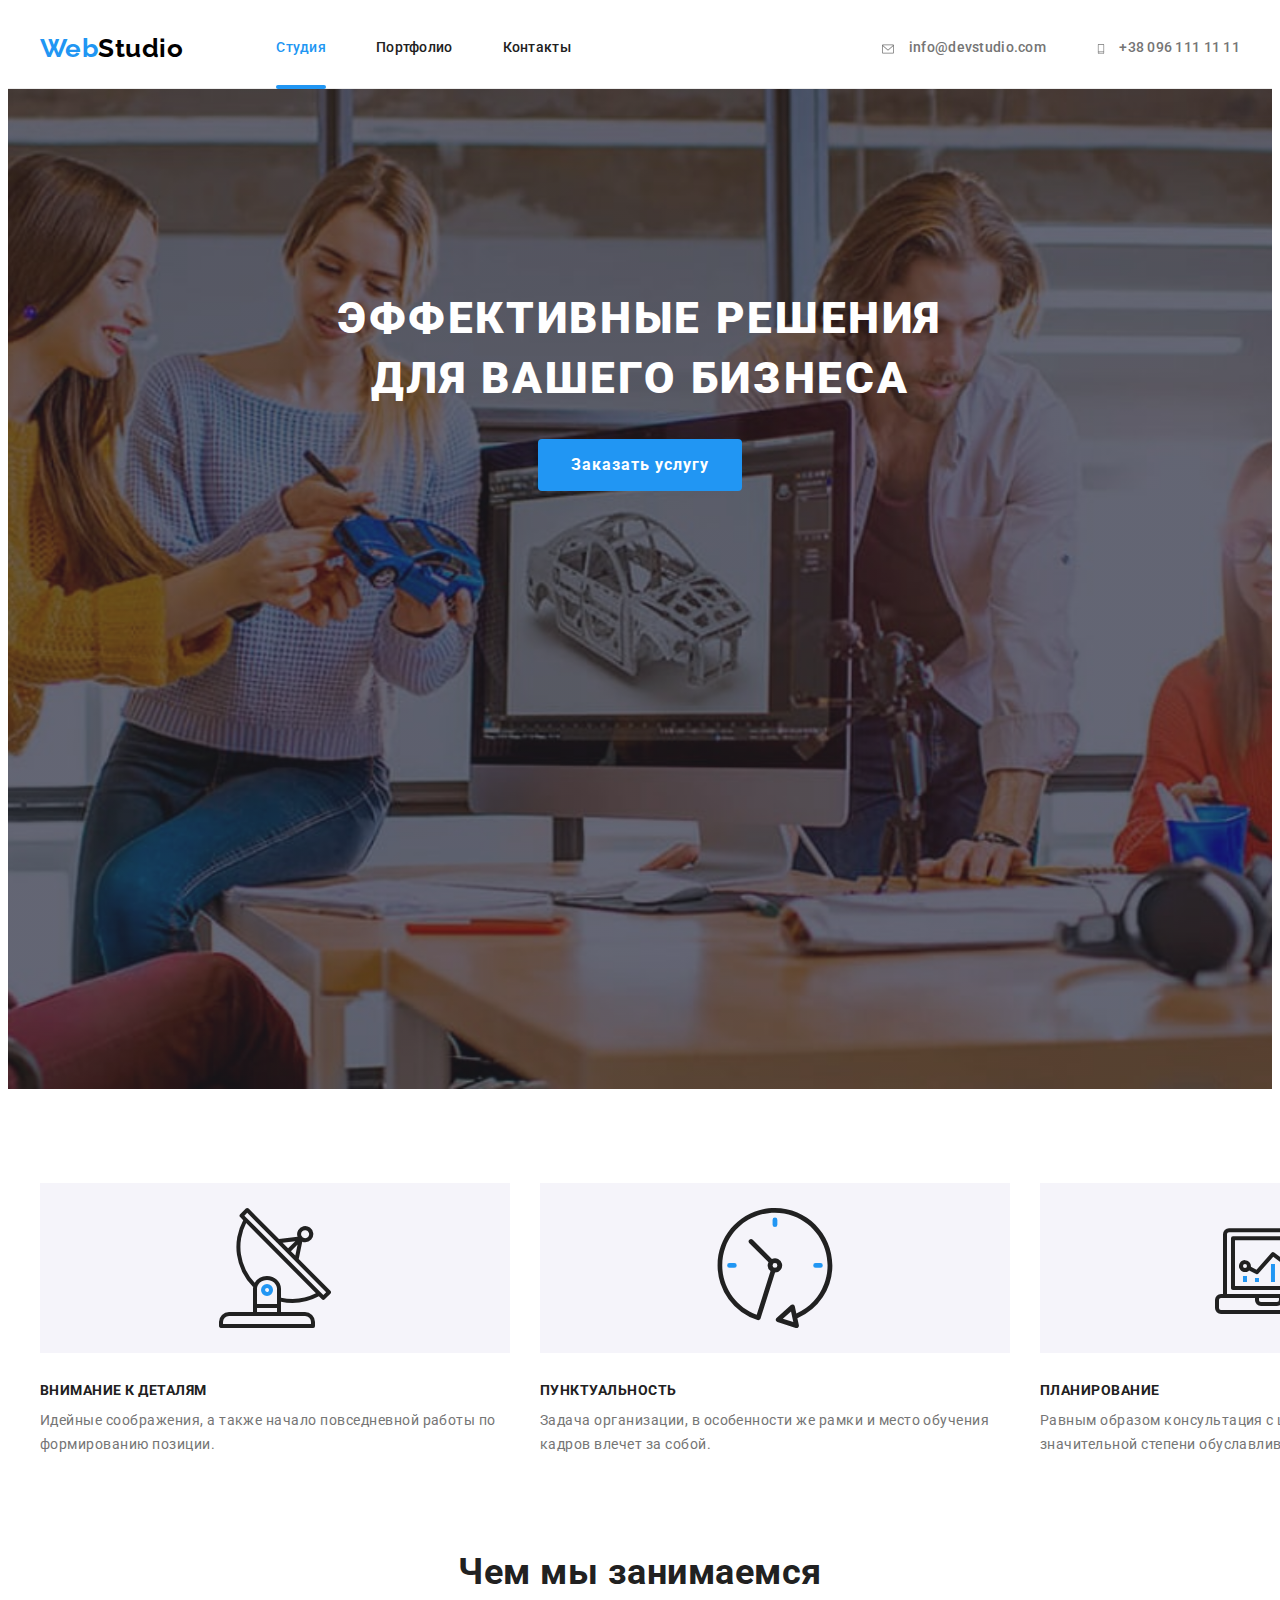
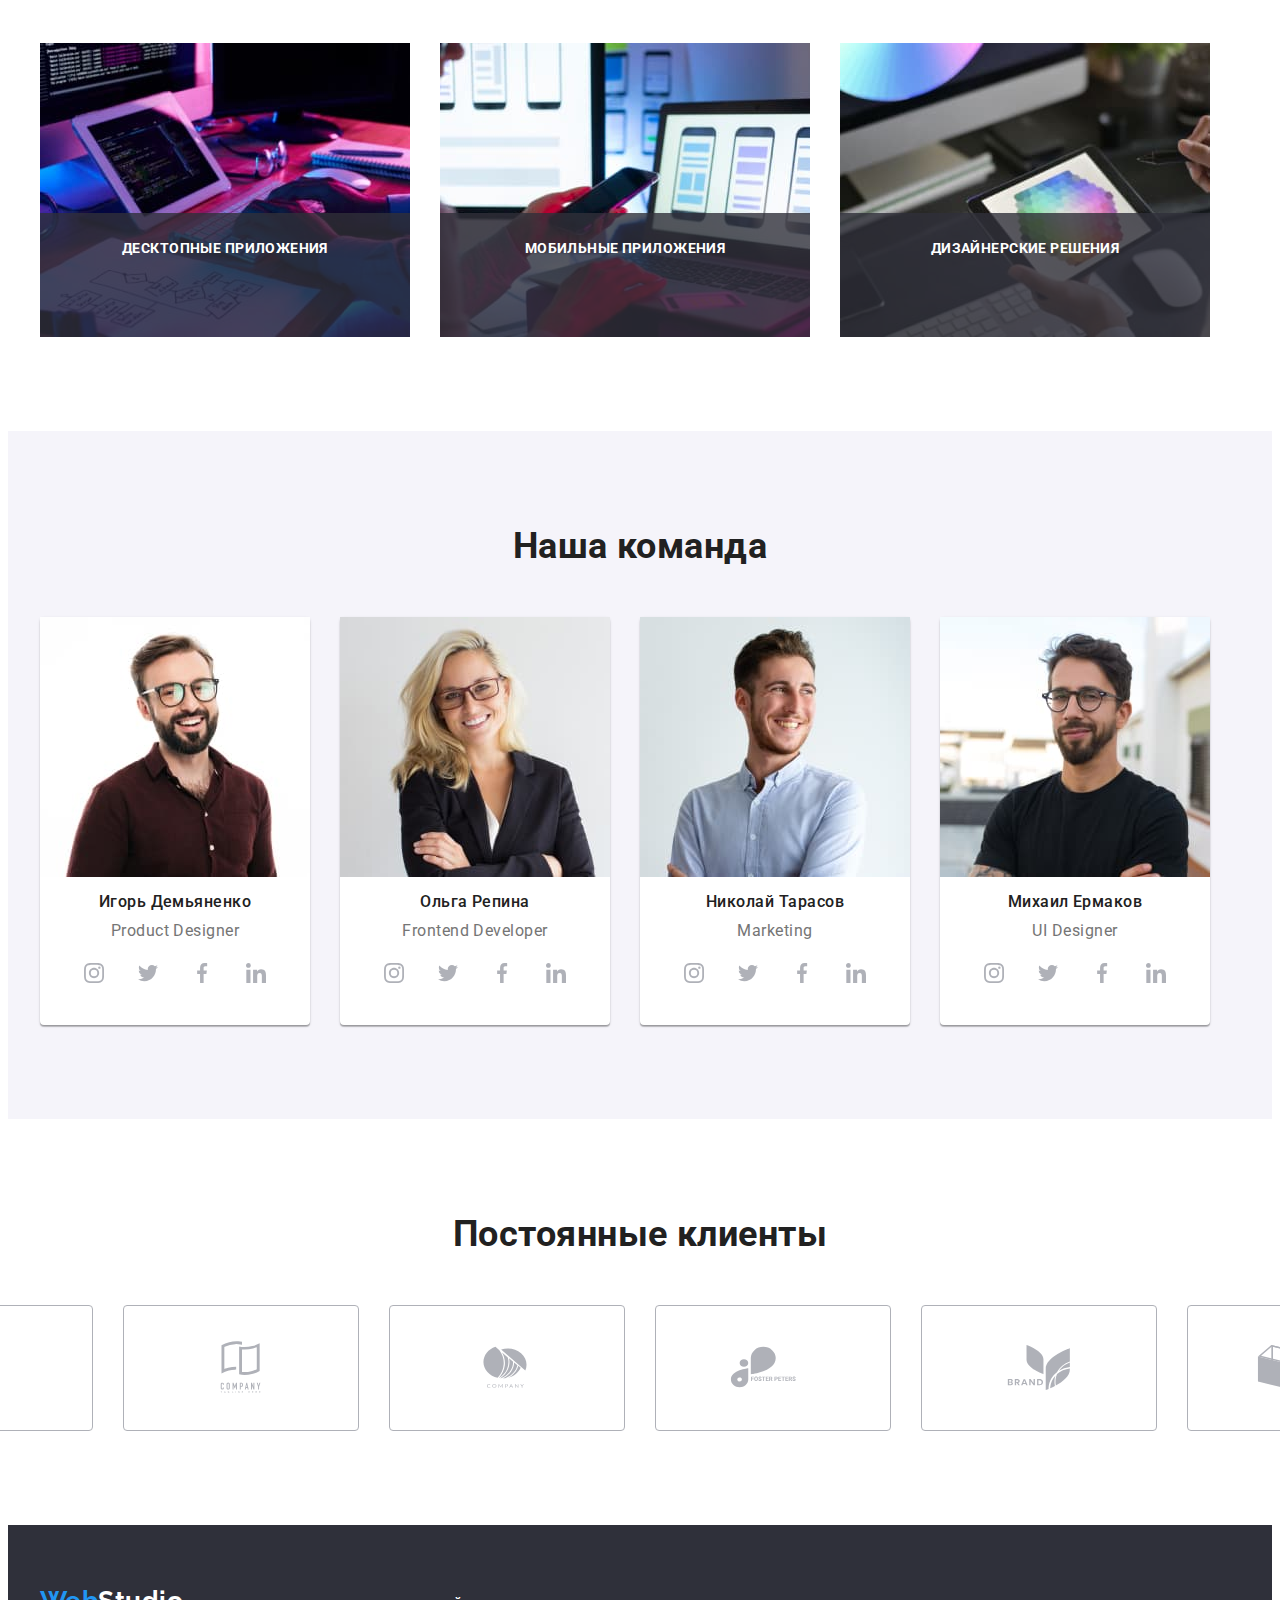
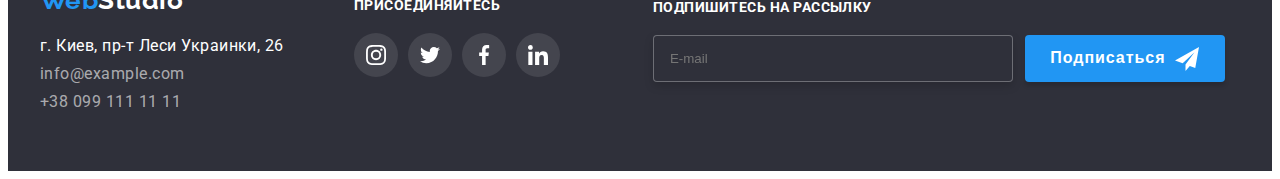
==== index.html @ 68872ddb "hw-7" ====
<!DOCTYPE html>
<html lang="ru">
<head>
    <meta charset="UTF-8">
    <meta http-equiv="X-UA-Compatible" content="IE=edge">
    <meta name="viewport" content="width=device-width, initial-scale=1.0">
    <title>Document</title>
    <link rel="preconnect" href="https://fonts.googleapis.com">
    <link rel="preconnect" href="https://fonts.gstatic.com" crossorigin>
    <link 
    href="https://fonts.googleapis.com/css2?family=Raleway:wght@700&family=Roboto:wght@400;500;700;900&display=swap"
        rel="stylesheet">
    <link rel="stylesheet" href="https://cdnjs.cloudflare.com/ajax/libs/modern-normalize/1.1.0/modern-normalize.min.css"
        integrity="sha512-wpPYUAdjBVSE4KJnH1VR1HeZfpl1ub8YT/NKx4PuQ5NmX2tKuGu6U/JRp5y+Y8XG2tV+wKQpNHVUX03MfMFn9Q=="
        crossorigin="anonymous" referrerpolicy="no-referrer" />
    <link rel="stylesheet" href="./css/style.css"/>    
</head>
<body class="page">
    <!-- Шапка -->
    <header class="page-header">
        <nav class="nav container">
            <!-- Лого -->
            <a href="./index.html" class="nav-logo link"><span class="nav-logo-two">Web</span>Studio</a>
        
            <!-- Навигация на другие страницы -->
            <ul class="site-nav list">
                <li class="item">
                    <a class="link current" href="./index.html">Студия</a>
                </li>
                <li class="item">
                    <a class="link" href="./portfolio.html">Портфолио</a>
                </li>
                <li class="item">
                    <a class="link" href="">Контакты</a>
                </li>
            </ul>
            <!-- Контакты -->
            <ul class="contacts list">
                <li class="item contacts-item" lang="en">                   
                    <a href="" class="link contacts-link">
                        <svg class="contacts-icons" width="16" height="12">
                            <use href="./images/svg-images/symbol-defs.svg#icon-mail"></use>
                        </svg>
                        info@devstudio.com</a>
                </li>
                <li class="item contacts-item">                    
                    <a href="" class="link contacts-link">
                        <svg class="contacts-icons" width="10" height="16">
                            <use href="./images/svg-images/symbol-defs.svg#icon-phone"></use>
                        </svg>
                        +38 096 111 11 11</a>
                </li>
            </ul>
        </nav>
    </header>    

    <Main>
        <!-- Герой -->
        <section class="hero section">
            <h1 class="hero-title container">Эффективные решения для вашего бизнеса</h1>
            <button type="button" class="button-primary button" data-modal-open>Заказать услугу</button>                        
        </section>
        
        <!-- Наша философия -->
        <section class="section section-philosophy">
            <div class="container">                       
                <H2 class="visually-hidden">Наша философия</H2>
                <ul class="philosophy-list list">
                    <li class="item">
                        <svg class="list-item" width="70" height="70">
                            <use href="./images/svg-images/symbol-defs.svg#icon-antenna"></use>
                        </svg>
                        <h3 class="philosophy-title title">Внимание к деталям</h3>
                        <p class="philosophy-text">Идейные соображения, а также начало повседневной работы по формированию позиции.
                        </p>
                    </li>
                    <li class="item">
                        <svg class="list-item" width="70" height="70">
                            <use href="./images/svg-images/symbol-defs.svg#icon-clock"></use>
                        </svg>
                        <h3 class="philosophy-title title">Пунктуальность</h3>
                        <p class="philosophy-text">Задача организации, в особенности же рамки и место обучения кадров влечет за
                            собой.
                        </p>
                    </li>
                    <li class="item">
                        <svg class="list-item" width="70" height="70">
                            <use href="./images/svg-images/symbol-defs.svg#icon-diagram"></use>
                        </svg>
                        <h3 class="philosophy-title title">Планирование</h3>
                        <p class="philosophy-text">Равным образом консультация с широким активом в значительной степени
                            обуславливает.
                        </p>
                    </li>
                    <li class="item">
                        <svg class="list-item" width="70" height="70">
                            <use href="./images/svg-images/symbol-defs.svg#icon-astronaut"></use>
                        </svg>
                        <h3 class="philosophy-title title">Современные технологии</h3>
                        <p class="philosophy-text">Значимость этих проблем настолько очевидна, что реализация плановых заданий.</p>
                    </li>
                </ul>
            </div>
        </section>         

        <!-- Чем мы занимаемся -->
        <div class="container">
            <section class="section section-images">
                <h2 class="section-title">Чем мы занимаемся</h2>
                <ul class="list-images list">
                    <li class="item">
                        <img src="./images/keyboard.jpg" alt="Клавиатура" width="370">
                        <p class="list-image-text">Десктопные приложения</p>
                    </li>
                    <li class="item">
                        <img src="./images/notebook.jpg" alt="Ноутбук" width="370">
                        <p class="list-image-text">Мобильные приложения</p>
                    </li>
                    <li class="item">
                        <img src="./images/tablet.jpg" alt="Планшет" width="370">
                        <p class="list-image-text">Дизайнерские решения</p>
                    </li>
                </ul>            
            </section>        
        </div>
        
        
        <!-- Наша команда -->
        <section class="section section-team">
            <div class="container">
                <h2 class="section-title">Наша команда</h2>
                <ul class="team-list list">
                    <li class="item">
                        <img class="image" src="./images/team/igor.jpg" alt="Игорь Демьяненко" width="270" height="260">
                        <h3 class="team-title title">Игорь Демьяненко</h3>
                        <p lang="en" class="team-text">Product Designer</p>
                    <div>
                        <ul class="list socials-list">
                            <li class="social-item">
                                <a class="social-link link" href="">
                                    <svg class="social-icon" width="20" height="20">
                                        <use href="./images/svg-images/symbol-defs.svg#icon-instagram"></use>
                                    </svg>
                                </a>
                            </li>
                            <li class="social-item">
                                <a class="social-link link" href="">
                                    <svg class="social-icon" width="20" height="20">
                                        <use href="./images/svg-images/symbol-defs.svg#icon-twitter"></use>
                                    </svg>
                                </a>
                            </li>
                            <li class="social-item">
                                <a class="social-link link" href="">
                                    <svg class="social-icon" width="20" height="20">
                                        <use href="./images/svg-images/symbol-defs.svg#icon-facebook"></use>
                                    </svg>
                                </a>
                            </li>
                            <li class="social-item">
                                <a class="social-link link" href="">
                                    <svg class="social-icon" width="20" height="20">
                                        <use href="./images/svg-images/symbol-defs.svg#icon-linkedin"></use>
                                    </svg>
                                </a>
                            </li>
                        </ul>
                    </div>
                    </li>
                    <li class="item">
                        <img class="image" src="./images/team/olga.jpg" alt="Олга Репина" width="270" height="260">
                        <h3 class="team-title title">Ольга Репина</h3>
                        <p lang="en" class="team-text">Frontend Developer</p>
                        <div>
                            <ul class="list socials-list">
                                <li class="social-item">
                                    <a class="social-link link" href="">
                                        <svg class="social-icon" width="20" height="20">
                                            <use href="./images/svg-images/symbol-defs.svg#icon-instagram"></use>
                                        </svg>
                                    </a>
                                </li>
                                <li class="social-item">
                                    <a class="social-link link" href="">
                                        <svg class="social-icon" width="20" height="20">
                                            <use href="./images/svg-images/symbol-defs.svg#icon-twitter"></use>
                                        </svg>
                                    </a>
                                </li>
                                <li class="social-item">
                                    <a class="social-link link" href="">
                                        <svg class="social-icon" width="20" height="20">
                                            <use href="./images/svg-images/symbol-defs.svg#icon-facebook"></use>
                                        </svg>
                                    </a>
                                </li>
                                <li class="social-item">
                                    <a class="social-link link" href="">
                                        <svg class="social-icon" width="20" height="20">
                                            <use href="./images/svg-images/symbol-defs.svg#icon-linkedin"></use>
                                        </svg>
                                    </a>
                                </li>
                            </ul>                              
                        </div>
                    </li>
                    <li class="item">
                        <img class="image" src="./images/team/nikolay.jpg" alt="Николай Тарасов" width="270" height="260">
                        <h3 class="team-title title">Николай Тарасов</h3>
                        <p lang="en" class="team-text">Marketing</p>
                        <div>
                            <ul class="list socials-list">
                                <li class="social-item">
                                    <a class="social-link link" href="">
                                        <svg class="social-icon" width="20" height="20">
                                            <use href="./images/svg-images/symbol-defs.svg#icon-instagram"></use>
                                        </svg>
                                    </a>
                                </li>
                                <li class="social-item">
                                    <a class="social-link link" href="">
                                        <svg class="social-icon" width="20" height="20">
                                            <use href="./images/svg-images/symbol-defs.svg#icon-twitter"></use>
                                        </svg>
                                    </a>
                                </li>
                                <li class="social-item">
                                    <a class="social-link link" href="">
                                        <svg class="social-icon" width="20" height="20">
                                            <use href="./images/svg-images/symbol-defs.svg#icon-facebook"></use>
                                        </svg>
                                    </a>
                                </li>
                                <li class="social-item">
                                    <a class="social-link link" href="">
                                        <svg class="social-icon" width="20" height="20">
                                            <use href="./images/svg-images/symbol-defs.svg#icon-linkedin"></use>
                                        </svg>
                                    </a>
                                </li>
                            </ul>
                        </div>
                    </li>
                    <li class="item">
                        <img class="image" src="./images/team/mikhail.jpg" alt="Михаил Ермаков" width="270">
                        <h3 class="team-title title">Михаил Ермаков</h3>
                        <p lang="en" class="team-text">UI Designer</p>
                        <div>
                            <ul class="list socials-list">
                                <li class="social-item">
                                    <a class="social-link link" href="">
                                        <svg class="social-icon" width="20" height="20">
                                            <use href="./images/svg-images/symbol-defs.svg#icon-instagram"></use>
                                        </svg>
                                    </a>
                                </li>
                                <li class="social-item">
                                    <a class="social-link link" href="">
                                        <svg class="social-icon" width="20" height="20">
                                            <use href="./images/svg-images/symbol-defs.svg#icon-twitter"></use>
                                        </svg>
                                    </a>
                                </li>
                                <li class="social-item">
                                    <a class="social-link link" href="">
                                        <svg class="social-icon" width="20" height="20">
                                            <use href="./images/svg-images/symbol-defs.svg#icon-facebook"></use>
                                        </svg>
                                    </a>
                                </li>
                                <li class="social-item">
                                    <a class="social-link link" href="">
                                        <svg class="social-icon" width="20" height="20">
                                            <use href="./images/svg-images/symbol-defs.svg#icon-linkedin"></use>
                                        </svg>
                                    </a>
                                </li>
                            </ul>
                        </div>
                    </li>
                    
                </ul>
            </div>                          
        </section>
        
        <!-- Постоянные клиенты -->

        <section class="section container">
            <h2 class="clients-title">Постоянные клиенты</h2>
            <ul class="list clients-list"> 
                <li class="clients-item">
                    <a class="link clients-link" href="">
                    <svg class="clients-icon" width="106" height="60">
                        <use href="./images/svg-images/sprite-clients.svg#icon-logo-one"></use>
                    </svg>
                    </a>
                </li>
                <li class="clients-item">
                    <a class="link clients-link" href="">
                        <svg class="clients-icon" width="106" height="60">
                            <use href="./images/svg-images/sprite-clients.svg#icon-logo-two"></use>
                        </svg>
                    </a>
                </li>
                <li class="clients-item">
                    <a class="link clients-link" href="">
                        <svg class="clients-icon" width="106" height="60">
                            <use href="./images/svg-images/sprite-clients.svg#icon-logo-three"></use>
                        </svg>
                    </a>
                </li>
                <li class="clients-item">
                    <a class="link clients-link" href="">
                        <svg class="clients-icon" width="106" height="60">
                            <use href="./images/svg-images/sprite-clients.svg#icon-logo-four"></use>
                        </svg>
                    </a>
                </li>
                <li class="clients-item">
                    <a class="link clients-link" href="">
                        <svg class="clients-icon" width="106" height="60">
                            <use href="./images/svg-images/sprite-clients.svg#icon-logo-five"></use>
                        </svg>
                    </a>
                </li>
                <li class="clients-item">
                    <a class="link clients-link" href="">
                        <svg class="clients-icon" width="106" height="60">
                            <use href="./images/svg-images/sprite-clients.svg#icon-logo-six"></use>
                        </svg>
                    </a>
                </li>
            </ul>
        </section>
    </Main>
    
    <!-- Футер -->
    <footer class="footer">
        <div class="container footer-flex">
            <div>
                <ul class="footer-list list">
                    <li>
                        <a href="./index.html" class="footer-logo link">Web<span class="footer-logo-two">Studio</span></a>
                    </li>
                    <li>
                        <address class="footer-address">
                            г. Киев, пр-т Леси Украинки, 26
                        </address>
                    </li>
                    <li>
                        <address class="footer-mail">
                            <a href="mailto:info@example.com" class="footer-mail link">info@example.com</a>
                        </address>
                    </li>
                    <li>
                        <address class="footer-tel">
                            <a href="tel:+380991111111" class="footer-tel link">+38 099 111 11 11</a>
                        </address>
                    </li>
                </ul>
            </div>
            <div class="section-socials">
                <h2 class="social-title">ПРИСОЕДИНЯЙТЕСЬ</h2>
                <ul class="footer-social list">
                    <li class="list footer-item">
                        <a class="footer-link link" href="">
                            <svg class="footer-icon" width="20" height="20">
                                <use href="./images/svg-images/symbol-defs.svg#icon-instagram"></use>
                            </svg>
                        </a>
                    </li>
                    <li class="list footer-item">
                        <a class="footer-link link" href="">
                            <svg class="footer-icon" width="20" height="20">
                                <use href="./images/svg-images/symbol-defs.svg#icon-twitter"></use>
                            </svg>
                        </a>
                    </li>
                    <li class="list footer-item">
                        <a class="footer-link link" href="">
                            <svg class="footer-icon" width="20" height="20">
                                <use href="./images/svg-images/symbol-defs.svg#icon-facebook"></use>
                            </svg>
                        </a>
                    </li>
                    <li class="list footer-item">
                        <a class="footer-link link" href="">
                            <svg class="footer-icon" width="20" height="20">
                                <use href="./images/svg-images/symbol-defs.svg#icon-linkedin"></use>
                            </svg>
                        </a>
                    </li>
                </ul>
            </div> 
            <div class="subscribe-section">
                <form class="form-subscribe">
                    <label for="mail" class="form-title">Подпишитесь на рассылку</label>
                    <div class="field-subscribe">
                        <input class="input-subscribe" type="email" name="mail" id="mail" placeholder="E-mail">
                        <button type="submit" class="form-button">Подписаться</button>                        
                    </div>
                </form>
            </div>
        </div>
        
    </footer>

    <div class="backdrop is-hidden" data-modal>
        <div class="modal">
            <button class="modal-close" type="button" data-modal-close>
                <svg class="modal-close-icon" width="18" height="18">
                    <use href="./images/svg-images/symbol-defs.svg#icon-close-black"></use>
                </svg>                
            </button>
            <form class="form-modal">
                <h2 class="modal-title">Оставьте свои данные, мы вам перезвоним</h2>
                <div class="form-field">
                    <label class="modal-label" for="name">Имя</label>
                    <input class="modal-input" type="text" name="name" id="name" autofocus>
                    <svg class="modal-icon" width="18" height="18">
                        <use href="./images/svg-images/icons.svg#icon-person-black"></use>
                    </svg>
                </div>
                <div class="form-field">
                    <label class="modal-label" for="tel">Телефон</label>
                    <input class="modal-input" type="tel" name="tel" id="tel">
                    <svg class="modal-icon" width="18" height="18">
                        <use href="./images/svg-images/icons.svg#icon-phone-black"></use>
                    </svg>
                </div>
                <div class="form-field">
                    <label class="modal-label" for="email">Почта</label>
                    <input class="modal-input" type="email" name="mail" id="email">
                    <svg class="modal-icon" width="18" height="18">
                        <use href="./images/svg-images/icons.svg#icon-email-black"></use>
                    </svg>
                </div>
                <div class="form-field">
                    <label class="modal-label">Комментарий</label>
                    <textarea class="textarea" name="comments" rows="5" placeholder="Введите текст"></textarea>
                </div>

               
                <label class="label">
                    <input class="checkbox visually-hidden" type="checkbox" name="policy" value="policy">
                    <span class="icon">
                        <svg class="icon-chek" width="16" height="15">
                            <use href="./images/svg-images/icons.svg#icon-icon-chek"></use>
                        </svg>                        
                    </span>                    
                    <span class="check-text">Соглашаюсь с рассылкой и принимаю <a href="">Условия договора</a></span>                     
                </label>
                <span class="subscribe-check">
                    <button class="button-check" type="submit">Отправить</button>
                </span>
            </form>
        </div>
    </div>

    <script src="./js/modal.js"></script>
</body>
</html>
---- css/style.css ----
:root {
  --primary-text-color: #757575;
  --title-text-color: #212121;
  --accent-color: #2196f3;
  --background-color: #ffffff;
  --cubic-bezier: cubic-bezier(0.4, 0, 0.2, 1);
}

/* Утилиты */
.list {
  padding: 0;
  margin: 0;
  list-style: none;
}

.container {
  margin-left: auto;
  margin-right: auto;
  width: 1200px;
  padding-left: 15px;
  padding-right: 15px;
  /* outline: 2px solid tomato; */
}

a,
p {
  margin: 0;
}

h1,
h2,
h3 {
  margin: 0;
}

.link {
  text-decoration: none;
}

.button {
  font-family: inherit;
}

.page {
  background-color: var(--background-color);
  color: var(--primary-text-color);

  font-family: Roboto, sans-serif;
  letter-spacing: 0.03em;
}

.page-header {
  background-color: var(--background-color);
  border-bottom: 1px solid #ececec;
}

.section {
  padding-top: 94px;
  padding-bottom: 94px;
}

img {
  display: block;
  max-width: 100%;
}

/* -------------------Logo--------------------- */

.nav .nav-logo {
  color: #000000;

  font-family: Raleway, sans-serif;
  font-weight: 700;
  font-size: 26px;
  line-height: 1.19;
}

.nav-logo .nav-logo-two {
  color: var(--accent-color);
}

/* ---------------------Site-nav----------------- */

.nav {
  display: flex;
  align-items: center;
}

.site-nav {
  display: flex;
  margin-left: 93px;
}
.site-nav .item + .item {
  margin-left: 50px;
}

.site-nav .link {
  display: block;
  padding-top: 32px;
  padding-bottom: 32px;

  color: var(--title-text-color);
  font-weight: 500;
  font-size: 14px;
  line-height: 1.14;
  letter-spacing: 0.02em;
  position: relative;
  transition-duration: 250ms;
  transition-timing-function: var(--cubic-bezier);
}

.site-nav .link:hover,
.site-nav .link:focus {
  color: var(--accent-color);
}

.site-nav .link.current {
  color: var(--accent-color);
}

.site-nav .link.current::after {
  content: "";
  display: inline-block;
  width: 100%;
  height: 4px;
  background-color: rgba(33, 150, 243, 1);
  border-radius: 2px;
  position: absolute;
  left: 0;
  bottom: -1px;
}

/* ---------------------Contacts-------------------- */

.contacts {
  display: flex;
  margin-left: auto;
  font-weight: 500;
  font-size: 14px;
  line-height: 16px;
  letter-spacing: 0.02em;
}

.icon-contacts {
  fill: var(--primary-text-color);
}

.contacts-link {
  align-items: center;
  fill: var(--primary-text-color);
  transition-duration: 250ms;
  transition-timing-function: var(--cubic-bezier);
}

.contacts-icons {
  display: inline-block;
  margin-right: 10px;
  vertical-align: middle;
  transition-duration: 250ms;
  transition-timing-function: var(--cubic-bezier);
}

.contacts-item .contacts-link:hover,
.contacts-item .contacts-link:focus,
.contacts-link:hover .contacts-icons,
.contacts-link:focus .contacts-icons {
  fill: var(--accent-color);
  color: var(--accent-color);
}

.contacts .item + .item {
  margin-left: 50px;
}

.contacts .link {
  padding-top: 32px;
  padding-bottom: 32px;
  color: var(--primary-text-color);
}

/* -------------------------Hero---------------------- */

.hero {
  text-align: center;
  padding-top: 200px;
  padding-bottom: 200px;
  max-width: 1600px;
  height: 600px;
  margin-left: auto;
  margin-right: auto;
  background-image: linear-gradient(
      to right,
      rgba(47, 48, 58, 0.4),
      rgba(47, 48, 58, 0.4)
    ),
    url("../images/img-hero.jpg");
  background-size: cover;
  background-repeat: no-repeat;
  background-position: center;
  background-color: black;
}

.hero-title {
  text-align: center;
}

.hero .hero-title {
  margin-top: 0;
  margin-bottom: 30px;
  width: 696px;
  color: #ffffff;

  font-weight: 900;
  font-size: 44px;
  line-height: 1.36;
  text-transform: uppercase;
  letter-spacing: 0.06em;
}

.button-primary {
  border: 1px solid transparent;
  border-radius: 4px;
  padding: 10px 32px;
  min-width: 200px;
  cursor: pointer;

  background-color: var(--accent-color);
  color: #ffffff;

  font-weight: 700;
  font-size: 16px;
  line-height: 1.87;
  letter-spacing: 0.06em;
  cursor: pointer;

  transition-duration: 250ms;
  transition-timing-function: var(--cubic-bezier);
}

.button-primary:hover,
.button-primary:focus {
  background-color: #188ce8;
}

/* -----Модальное окно------ */

.backdrop {
  position: fixed;
  top: 0;
  left: 0;
  background-color: rgba(0, 0, 0, 0.2);
  width: 100%;
  height: 100%;
  opacity: 1;
  transition: 250ms var(--cubic-bezier);
}

.modal {
  width: 528px;
  height: 581px;
  background-color: rgba(255, 255, 255, 1);
  position: absolute;
  top: 50%;
  left: 50%;
  transform: translate(-50%, -50%) scale(1);
  transition: 250ms var(--cubic-bezier);
}

.backdrop.is-hidden .modal {
  transform: translate(-50%, -50%) scale(0.9);
}

.backdrop.is-hidden {
  visibility: hidden;
  opacity: 0;
  pointer-events: none;
}

.modal {
  padding: 40px;
}

.modal-close {
  display: flex;
  background-color: rgba(255, 255, 255, 1);
  width: 30px;
  height: 30px;
  border-radius: 50px;
  border: 1px solid rgba(0, 0, 0, 0.1);
  position: absolute;
  right: 8px;
  top: 8px;
  align-items: center;
  cursor: pointer;
  transition: 250ms var(--cubic-bezier);
}

.modal-close:hover,
.modal-close:focus {
  fill: var(--accent-color);
}

.form-field {
  position: relative;
  margin-bottom: 10px;

  display: flex;
  flex-direction: column;
  position: relative;
}

.form-field label {
  margin-bottom: 4px;
}

.modal-title {
  display: flex;
  justify-content: center;
  margin-bottom: 12px;

  font-family: Roboto;
  font-weight: bold;
  font-size: 20px;
  line-height: 1.15em;
  text-align: center;
  letter-spacing: 0.03em;

  color: var(--title-text-color);
}

.modal-input {
  padding-left: 42px;
  width: 100%;
  height: 40px;
  border: 1px solid rgba(33, 33, 33, 0.2);
  box-sizing: border-box;
  border-radius: 4px;
  transition: 250ms var(--cubic-bezier);
}

.modal-input:focus-within {
  outline: transparent;
  border-color: var(--accent-color);
}

.modal-input:focus-within + .modal-icon {
  fill: var(--accent-color);
}

.modal-icon {
  position: absolute;
  top: 50%;
  left: 12px;
}

.textarea {
  padding: 12px 16px;
  margin-bottom: 20px;
  transition: 250ms var(--cubic-bezier);
}

.textarea:focus-within {
  border-color: transparent;
  outline: transparent;
  border-color: var(--accent-color);
}

.textarea {
  resize: none;
}

.check-text {
  font-size: 14px;
  justify-content: center;
  letter-spacing: 0.03em;
  color: #757575;
  padding-bottom: 30px;
}

.label {
  display: flex;
  justify-content: center;
}

.icon {
  display: flex;
  align-items: center;
  width: 16px;
  height: 15px;
  margin-right: 7px;
  vertical-align: middle;

  border-radius: 2px;
  border: 2px solid var(--title-text-color);
  transition: 250ms var(--cubic-bezier);
}

.checkbox:checked + .icon {
  border: transparent;
  background-origin: border-box;
  border-color: transparent;
  background-color: var(--accent-color);

  fill: #ffffff;
}

.subscribe-check {
  display: flex;
  justify-content: center;
  padding-bottom: 40px;
}

.button-check {
  text-align: center;
  font-family: Roboto;
  font-weight: bold;
  font-size: 16px;
  line-height: 1.87em;

  letter-spacing: 0.06em;
  color: #ffffff;

  padding: 10px 55px;

  background: var(--accent-color);
  box-shadow: 0px 4px 4px rgba(0, 0, 0, 0.15);
  border-radius: 4px;
  border: transparent;
  cursor: pointer;
  transition: 250ms var(--cubic-bezier);
}

/* ------------------------------Section-------------------- */

.section .section-title {
  color: var(--title-text-color);
}

.section-team {
  background-color: #f5f4fa;
}

/* ---------------------Philosophy---------------------------- */

.visually-hidden {
  position: absolute;
  width: 1px;
  height: 1px;
  margin: -1px;
  border: 0;
  padding: 0;
  white-space: nowrap;
  clip-path: inset(100%);
  clip: rect(0 0 0 0);
  overflow: hidden;
}
.philosophy-list .title {
  color: var(--title-text-color);
}

.philosophy-title {
  margin-top: 0;
  margin-bottom: 10px;
}

.philosophy-list {
  display: flex;
}

.item .philosophy-list {
  width: 270px;
}

.philosophy-list .item + .item {
  margin-left: 30px;
}

.philosophy-list .philosophy-title {
  font-weight: 700;
  font-size: 14px;
  line-height: 1.14;
  text-transform: uppercase;
}

.philosophy-list .philosophy-text {
  margin-top: 0;
  margin-bottom: 0;
  font-size: 14px;
  line-height: 1.71;
}

.list-item {
  display: block;
  width: 270px;
  height: 120px;
  padding: 25px 100px;
  background-color: #f5f4fa;
  margin-bottom: 30px;
}

.section-title {
  font-weight: 700;
  font-size: 36px;
  line-height: 1.17;

  text-align: center;
  margin-top: 0;
  margin-bottom: 50px;
}

.section-philosophy {
  padding-bottom: 47px;
}

/* ------------------------Images------------------- */

.section-images {
  padding-top: 47px;
}

.list-images {
  display: flex;
  margin-top: 0;
  margin-bottom: 0;
}

.list-images .item + .item {
  margin-left: 30px;
}

.list-images .item {
  position: relative;
}

.list-image-text {
  font-family: Roboto;
  font-weight: bold;
  font-size: 14px;
  line-height: 16px;
  text-align: center;
  letter-spacing: 0.03em;
  text-transform: uppercase;
  padding-top: 27px;
  padding-bottom: 27px;

  position: absolute;
  bottom: 0;
  left: 0;
  color: #ffffff;
  background: rgba(47, 48, 58, 0.8);
  width: 100%;
  height: 70px;
}

/* ----------------------------Team--------------------------- */

.team-list {
  display: flex;
}

.team-title,
.team-text {
  text-align: center;
}

.team-list .item + .item {
  margin-left: 30px;
}

.section-team {
  background-color: #f5f4fa;
}

.team-list .title {
  color: var(--title-text-color);
}

.item .team-title {
  justify-content: center;
}

.team-list .team-title {
  font-weight: 500;
  font-size: 16px;
  line-height: 1.18;
  margin-top: 0;
  margin-bottom: 10px;
}

.team-list .team-text {
  font-size: 16px;
  line-height: 1.18;
  margin-top: 0;
  margin-bottom: 10px;
}

.team-list > .item {
  background-color: var(--background-color);
  box-shadow: 0 2px 1px 0 rgba(0, 0, 0, 0.2), 0 1px 1px 0 rgba(0, 0, 0, 0.14),
    0 1px 3px 0 rgba(0, 0, 0, 0.12);
  border-radius: 4px;
}

.item .image {
  margin-top: 0;
  margin-bottom: 16px;
}

.social-link {
  width: 100%;
  height: 100%;
  display: flex;
  align-items: center;
  justify-content: center;
  border-radius: 50px;
  background-color: #ffffff;
  fill: #afb1b8;
  transition-duration: 250ms;
  transition-timing-function: var(--cubic-bezier);
}

.social-icon {
  transition-duration: 250ms;
  transition-timing-function: var(--cubic-bezier);
}

.social-link:hover,
.social-link:focus {
  background-color: var(--accent-color);
}

.social-link:hover .social-icon,
.social-link:focus .social-icon {
  fill: #ffffff;
}

.socials-list {
  display: flex;
  justify-content: center;
}

.social-item {
  margin-bottom: 30px;
  width: 44px;
  height: 44px;
}

.social-item:not(:last-child) {
  margin-right: 10px;
}

/* -------------------Our Clients--------------------------------- */

.clients-title {
  font-family: Roboto;
  font-weight: 700;
  font-size: 36px;
  line-height: 1.17;
  text-align: center;
  margin-bottom: 50px;
  color: var(--title-text-color);
}

.clients-link {
  width: 170px;
  height: 92px;
  display: flex;
  align-items: center;
  justify-content: center;
  border: 1px solid #afb1b8;
  fill: #afb1b8;
  border-radius: 4px;
  padding: 16px 32px;
  transition-duration: 250ms;
  transition-timing-function: var(--cubic-bezier);
}

.clients-icon {
  transition-duration: 250ms;
  transition-timing-function: var(--cubic-bezier);
}

.clients-link:hover,
.clients-link:focus {
  border: 1px solid var(--accent-color);
}

.clients-link:hover .clients-icon,
.clients-link:focus .clients-icon {
  fill: var(--accent-color);
}

.clients-list {
  display: flex;
  justify-content: center;
}

.clients-item:not(:last-child) {
  margin-right: 30px;
}

/* -----------------------------Footer---------------------------- */

.footer {
  background-color: #2f303a;
}

/* ---------------------------Footr Logo---------------------------- */

.footer-list .footer-logo {
  color: var(--accent-color);

  font-family: Raleway, sans-serif;
}

.footer-logo .footer-logo-two {
  color: #ffffff;
}

/* ----------------------------Footer nav------------------------ */

.footer {
  padding-top: 60px;
  padding-bottom: 60px;
}

.footer-logo {
  display: block;
  margin-bottom: 20px;

  font-weight: 700;
  font-size: 26px;
  line-height: 1.19;
}

.footer .footer-address {
  color: #ffffff;
  font-style: normal;
  margin-top: 0;
  margin-bottom: 9px;
}

.footer .footer-mail {
  color: rgba(255, 255, 255, 0.6);
  font-style: normal;
  margin-top: 0;
  margin-bottom: 9px;
  transition-duration: 250ms;
  transition-timing-function: var(--cubic-bezier);
}

.footer .footer-mail:hover,
.footer .footer-mail:focus {
  color: var(--accent-color);
}

.footer .footer-tel {
  color: rgba(255, 255, 255, 0.6);
  font-style: normal;
  margin-top: 0;
  margin-bottom: 0;
  transition-duration: 250ms;
  transition-timing-function: var(--cubic-bezier);
}

.footer .footer-tel:hover,
.footer .footer-tel:focus {
  color: var(--accent-color);
}

.footer-link {
  width: 100%;
  height: 100%;
  display: flex;
  align-items: center;
  justify-content: center;
  border-radius: 50px;
  background-color: rgba(255, 255, 255, 0.1);
  fill: rgba(255, 255, 255, 1);
  transition-duration: 250ms;
  transition-timing-function: var(--cubic-bezier);
}

.footer-link:hover,
.footer-link:focus {
  background-color: var(--accent-color);
}

.footer-social {
  display: flex;
}

.footer-flex {
  display: flex;
}

.footer-item {
  width: 44px;
  height: 44px;
}

.footer-item:not(:last-child) {
  margin-right: 10px;
}

.section-socials {
  display: inline-block;
  margin-top: 12px;
  margin-left: 70px;
}

.social-title {
  font-weight: bold;
  font-size: 14px;
  line-height: 16px;
  text-transform: uppercase;

  color: #ffffff;
  margin: 0;
  margin-bottom: 20px;
}

.form-title {
  display: inline-block;
  font-weight: bold;
  font-size: 14px;
  line-height: 16px;
  text-transform: uppercase;

  color: #ffffff;
  margin: 0;
  margin-bottom: 20px;
}

.subscribe-section {
  padding-top: 12px;
  padding-left: 93px;
}

.form-button {
  margin-left: 12px;

  background-color: var(--accent-color);
  color: #ffffff;

  min-width: 200px;
  border: unset;
  border-radius: 4px;
  font-weight: 700;
  font-size: 16px;
  line-height: 1.87;
  letter-spacing: 0.06em;
  box-shadow: 0px 4px 4px rgba(0, 0, 0, 0.15);
  transition-duration: 250ms;
  transition-timing-function: var(--cubic-bezier);
  cursor: pointer;
}

.field-subscribe {
  display: flex;
}

.input-subscribe {
  width: 340px;
  filter: drop-shadow(0px 4px 4px rgba(0, 0, 0, 0.15));
  background-color: rgba(47, 48, 58, 1);
  border: 1px solid rgba(255, 255, 255, 0.3);
  border-radius: 4px;
  padding-top: 15px;
  padding-bottom: 15px;
  padding-left: 16px;
  color: rgba(255, 255, 255, 0.6);
  transition: 250ms var(--cubic-bezier);
}

.input-subscribe:focus-within {
  outline: transparent;
  border-color: var(--accent-color);
  transition-duration: 250ms;
  transition-timing-function: var(--cubic-bezier);
}

.form-button::after {
  content: "";
  display: inline-block;
  width: 24px;
  height: 24px;
  background-image: url(../images/svg-images/icon-send.svg);
  vertical-align: middle;
  margin-left: 10px;
}

/* -----------------------------Portfolio-------------------------- */

/* -----------------------------Buttons---------------------------- */

.list-button {
  display: flex;
  justify-content: center;
  margin-bottom: 50px;
}
.list-button .item + .item {
  margin-left: 8px;
}

.buttons {
  cursor: pointer;
  background-color: #f5f4fa;
  color: var(--title-text-color);

  border: 1px solid transparent;
  display: inline-block;
  border-radius: 4px;
  padding: 6px 22px;

  font-weight: 500;
  font-size: 16px;
  line-height: 1.62;
  letter-spacing: 0.03em;
  transition-duration: 250ms;
  transition-timing-function: var(--cubic-bezier);
}

.list-button .buttons:hover,
.list-button .buttons:focus {
  background-color: var(--accent-color);
  color: #ffffff;
  box-shadow: 0px 3px 1px rgba(0, 0, 0, 0.1), 0px 1px 2px rgba(0, 0, 0, 0.08),
    0px 2px 2px rgba(0, 0, 0, 0.12);
}

/* -----------------------------Images------------------------------ */

.image .image-title {
  color: var(--title-text-color);

  font-weight: 700;
  font-size: 18px;
  line-height: 2;
  letter-spacing: 0.06em;
}

.card {
  transition-duration: 250ms;
  transition-timing-function: var(--cubic-bezier);
}

.card:hover,
.card:focus {
  box-shadow: 0px 1px 1px rgba(0, 0, 0, 0.12), 0px 4px 4px rgba(0, 0, 0, 0.06),
    1px 4px 6px rgba(0, 0, 0, 0.16);
}

.image {
  display: flex;
  flex-wrap: wrap;
  margin-bottom: 0;
}

.image .item {
  margin-right: 30px;
  margin-bottom: 30px;
  width: calc((100% - 60px) / 3);
}

.image .item:nth-child(3n) {
  margin-right: 0;
}

.image .item:nth-last-child(-n + 3) {
  margin-bottom: 0;
}

.image .image-text {
  color: var(--primary-text-color);

  font-size: 16px;
  line-height: 1.87;
}

.image-content {
  padding: 20px 24px;
  border: 1px solid#EEEEEE;
  border-top: 0;
}

.image-thumb::before {
  content: "";
  background-color: rgba(33, 150, 243, 0.9);
  width: 100%;
  height: 100%;
  position: absolute;
  transform: translateY(100%);
  transition: transform 250ms var(--cubic-bezier);
}

.card:hover .image-thumb::before,
.card:focus .image-thumb::before {
  transform: translateY(0);
}

.card:hover .portfolio-text,
.card:focus .portfolio-text {
  transform: translate(-50%, -50%) translateY(0);
}

.card:hover .portfolio-text {
  color: #ffffff;
}

.image-thumb {
  position: relative;
  overflow: hidden;
}

.portfolio-text {
  font-family: Roboto;
  font-size: 18px;
  line-height: 1.56;
  letter-spacing: 0.03em;
  color: #ffff;
  position: absolute;

  top: 50%;
  left: 50%;
  width: 100%;
  height: 100%;
  padding: 64px 24px 64px 24px;
  transform: translate(-50%, -50%) translateY(100%);
  transition: transform 250ms var(--cubic-bezier);
}
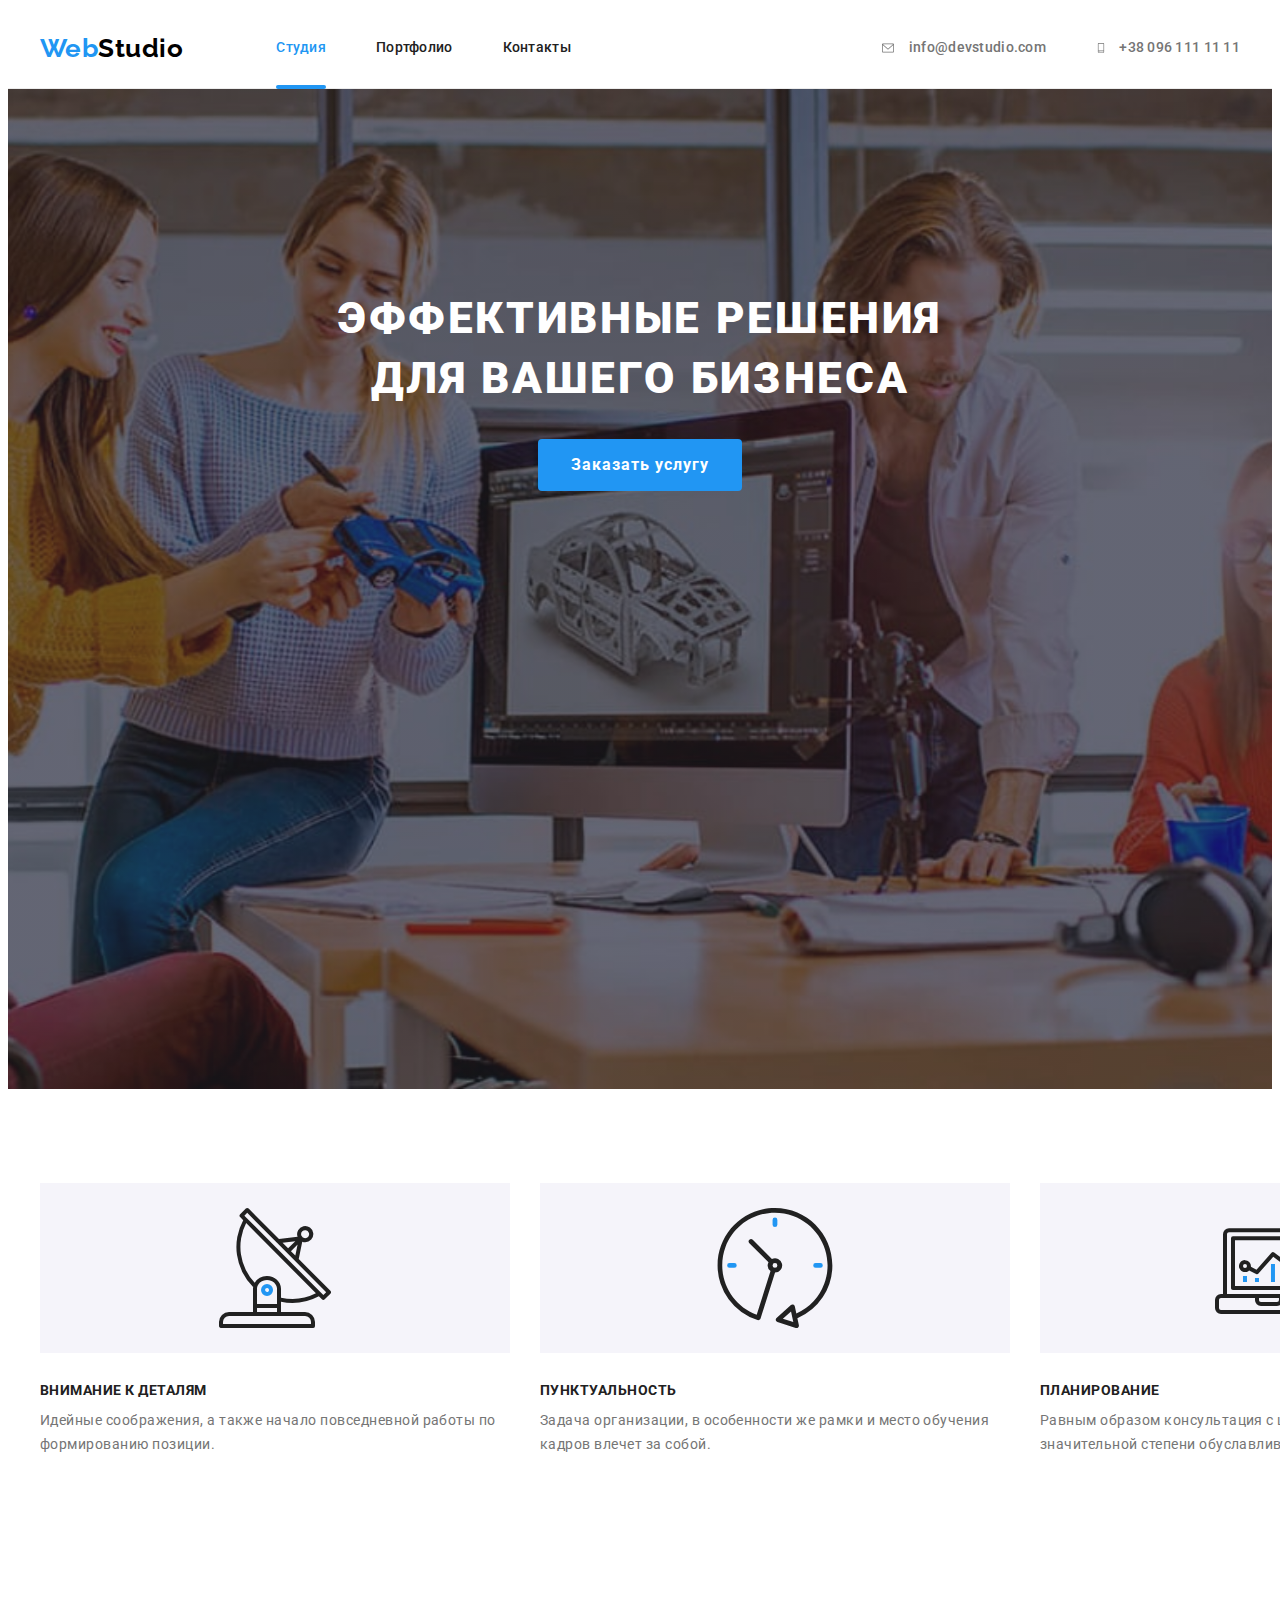
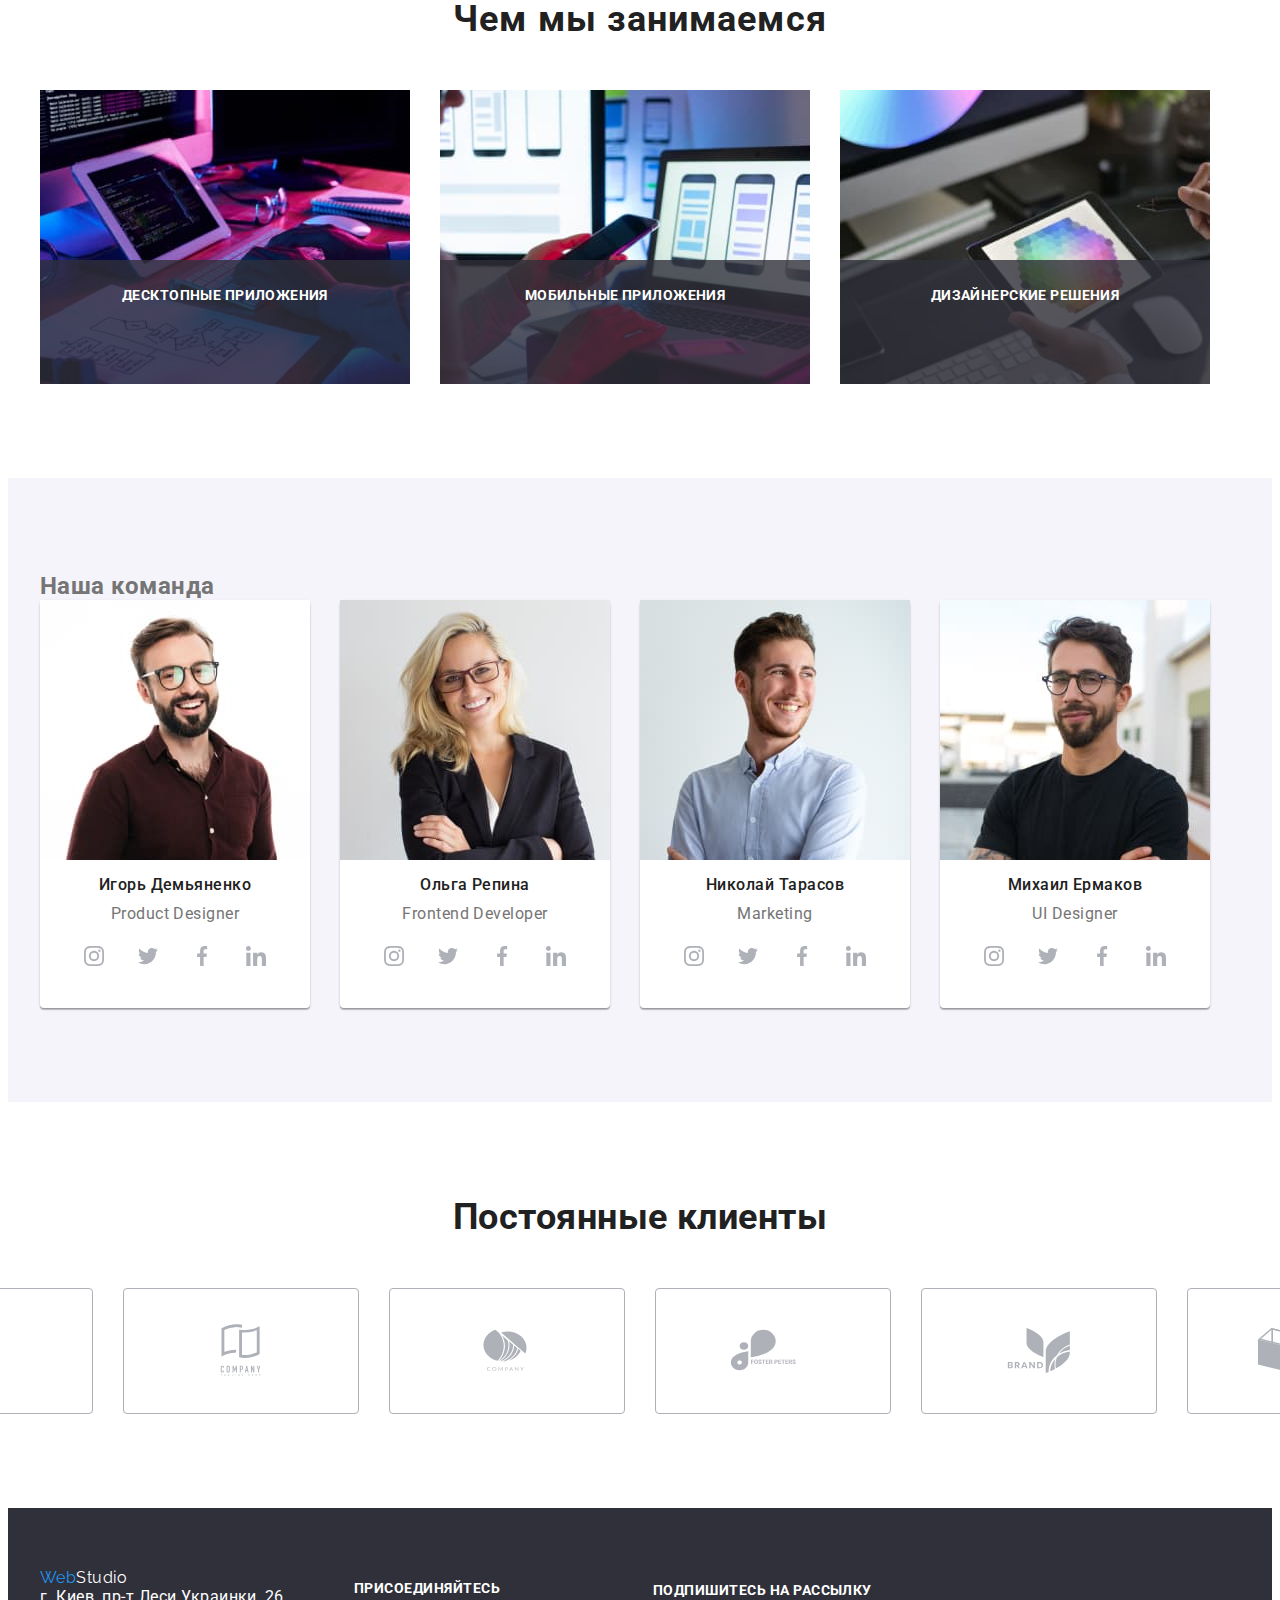
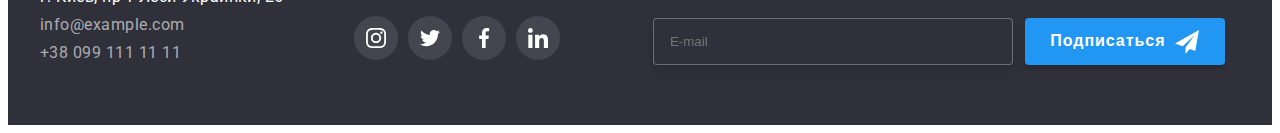
==== commit 7e8eb612: "Сделал ВЕМ до наши клиенты" ====
--- a/index.html
+++ b/index.html
@@ -20,32 +20,32 @@
     <header class="page-header">
         <nav class="nav container">
             <!-- Лого -->
-            <a href="./index.html" class="nav-logo link"><span class="nav-logo-two">Web</span>Studio</a>
+            <a href="./index.html" class="nav__logo link"><span class="nav__logo-two">Web</span>Studio</a>
         
             <!-- Навигация на другие страницы -->
             <ul class="site-nav list">
-                <li class="item">
-                    <a class="link current" href="./index.html">Студия</a>
-                </li>
-                <li class="item">
-                    <a class="link" href="./portfolio.html">Портфолио</a>
-                </li>
-                <li class="item">
-                    <a class="link" href="">Контакты</a>
+                <li class="site-nav__item">
+                    <a class="link site-nav__link site-nav__link--current" href="./index.html">Студия</a>
+                </li>
+                <li class="site-nav__item">
+                    <a class="link site-nav__link" href="./portfolio.html">Портфолио</a>
+                </li>
+                <li class="site-nav__item">
+                    <a class="link site-nav__link" href="">Контакты</a>
                 </li>
             </ul>
             <!-- Контакты -->
             <ul class="contacts list">
-                <li class="item contacts-item" lang="en">                   
-                    <a href="" class="link contacts-link">
-                        <svg class="contacts-icons" width="16" height="12">
+                <li class="contacts__item" lang="en">                   
+                    <a href="" class="link contacts__link">
+                        <svg class="contacts__icons" width="16" height="12">
                             <use href="./images/svg-images/symbol-defs.svg#icon-mail"></use>
                         </svg>
                         info@devstudio.com</a>
                 </li>
-                <li class="item contacts-item">                    
-                    <a href="" class="link contacts-link">
-                        <svg class="contacts-icons" width="10" height="16">
+                <li class="contacts__item">                    
+                    <a href="" class="link contacts__link">
+                        <svg class="contacts__icons" width="10" height="16">
                             <use href="./images/svg-images/symbol-defs.svg#icon-phone"></use>
                         </svg>
                         +38 096 111 11 11</a>
@@ -57,47 +57,47 @@
     <Main>
         <!-- Герой -->
         <section class="hero section">
-            <h1 class="hero-title container">Эффективные решения для вашего бизнеса</h1>
-            <button type="button" class="button-primary button" data-modal-open>Заказать услугу</button>                        
+            <h1 class="hero__title container">Эффективные решения для вашего бизнеса</h1>
+            <button type="button" class="hero__button button" data-modal-open>Заказать услугу</button>                        
         </section>
         
         <!-- Наша философия -->
-        <section class="section section-philosophy">
+        <section class="section philosophy">
             <div class="container">                       
                 <H2 class="visually-hidden">Наша философия</H2>
-                <ul class="philosophy-list list">
-                    <li class="item">
-                        <svg class="list-item" width="70" height="70">
+                <ul class="philosophy__list list">
+                    <li class="philosophy__item">
+                        <svg class="philosophy__icon" width="70" height="70">
                             <use href="./images/svg-images/symbol-defs.svg#icon-antenna"></use>
                         </svg>
-                        <h3 class="philosophy-title title">Внимание к деталям</h3>
-                        <p class="philosophy-text">Идейные соображения, а также начало повседневной работы по формированию позиции.
+                        <h3 class="philosophy__title">Внимание к деталям</h3>
+                        <p class="philosophy__text">Идейные соображения, а также начало повседневной работы по формированию позиции.
                         </p>
                     </li>
-                    <li class="item">
-                        <svg class="list-item" width="70" height="70">
+                    <li class="philosophy__item">
+                        <svg class="philosophy__icon" width="70" height="70">
                             <use href="./images/svg-images/symbol-defs.svg#icon-clock"></use>
                         </svg>
-                        <h3 class="philosophy-title title">Пунктуальность</h3>
-                        <p class="philosophy-text">Задача организации, в особенности же рамки и место обучения кадров влечет за
+                        <h3 class="philosophy__title">Пунктуальность</h3>
+                        <p class="philosophy__text">Задача организации, в особенности же рамки и место обучения кадров влечет за
                             собой.
                         </p>
                     </li>
-                    <li class="item">
-                        <svg class="list-item" width="70" height="70">
+                    <li class="philosophy__item">
+                        <svg class="philosophy__icon" width="70" height="70">
                             <use href="./images/svg-images/symbol-defs.svg#icon-diagram"></use>
                         </svg>
-                        <h3 class="philosophy-title title">Планирование</h3>
-                        <p class="philosophy-text">Равным образом консультация с широким активом в значительной степени
+                        <h3 class="philosophy__title">Планирование</h3>
+                        <p class="philosophy__text">Равным образом консультация с широким активом в значительной степени
                             обуславливает.
                         </p>
                     </li>
-                    <li class="item">
-                        <svg class="list-item" width="70" height="70">
+                    <li class="philosophy__item">
+                        <svg class="philosophy__icon" width="70" height="70">
                             <use href="./images/svg-images/symbol-defs.svg#icon-astronaut"></use>
                         </svg>
-                        <h3 class="philosophy-title title">Современные технологии</h3>
-                        <p class="philosophy-text">Значимость этих проблем настолько очевидна, что реализация плановых заданий.</p>
+                        <h3 class="philosophy__title">Современные технологии</h3>
+                        <p class="philosophy__text">Значимость этих проблем настолько очевидна, что реализация плановых заданий.</p>
                     </li>
                 </ul>
             </div>
@@ -105,20 +105,20 @@
 
         <!-- Чем мы занимаемся -->
         <div class="container">
-            <section class="section section-images">
-                <h2 class="section-title">Чем мы занимаемся</h2>
-                <ul class="list-images list">
-                    <li class="item">
+            <section class="section activity">
+                <h2 class="title">Чем мы занимаемся</h2>
+                <ul class="activity__list list">
+                    <li class="activity__item">
                         <img src="./images/keyboard.jpg" alt="Клавиатура" width="370">
-                        <p class="list-image-text">Десктопные приложения</p>
-                    </li>
-                    <li class="item">
+                        <p class="activity__text">Десктопные приложения</p>
+                    </li>
+                    <li class="activity__item">
                         <img src="./images/notebook.jpg" alt="Ноутбук" width="370">
-                        <p class="list-image-text">Мобильные приложения</p>
-                    </li>
-                    <li class="item">
+                        <p class="activity__text">Мобильные приложения</p>
+                    </li>
+                    <li class="activity__item">
                         <img src="./images/tablet.jpg" alt="Планшет" width="370">
-                        <p class="list-image-text">Дизайнерские решения</p>
+                        <p class="activity__text">Дизайнерские решения</p>
                     </li>
                 </ul>            
             </section>        
@@ -126,40 +126,40 @@
         
         
         <!-- Наша команда -->
-        <section class="section section-team">
+        <section class="section team">
             <div class="container">
-                <h2 class="section-title">Наша команда</h2>
-                <ul class="team-list list">
-                    <li class="item">
-                        <img class="image" src="./images/team/igor.jpg" alt="Игорь Демьяненко" width="270" height="260">
-                        <h3 class="team-title title">Игорь Демьяненко</h3>
-                        <p lang="en" class="team-text">Product Designer</p>
+                <h2 class="stitle">Наша команда</h2>
+                <ul class="team__list list">
+                    <li class="team__item">
+                        <img class="team__image" src="./images/team/igor.jpg" alt="Игорь Демьяненко" width="270" height="260">
+                        <h3 class="team__title">Игорь Демьяненко</h3>
+                        <p lang="en" class="team__text">Product Designer</p>
                     <div>
-                        <ul class="list socials-list">
-                            <li class="social-item">
-                                <a class="social-link link" href="">
-                                    <svg class="social-icon" width="20" height="20">
+                        <ul class="list team-socials">
+                            <li class="team-socials__item">
+                                <a class="team-socials__link link" href="">
+                                    <svg class="team-socials__icon" width="20" height="20">
                                         <use href="./images/svg-images/symbol-defs.svg#icon-instagram"></use>
                                     </svg>
                                 </a>
                             </li>
-                            <li class="social-item">
-                                <a class="social-link link" href="">
-                                    <svg class="social-icon" width="20" height="20">
+                            <li class="team-socials__item">
+                                <a class="team-socials__link link" href="">
+                                    <svg class="team-socials__icon" width="20" height="20">
                                         <use href="./images/svg-images/symbol-defs.svg#icon-twitter"></use>
                                     </svg>
                                 </a>
                             </li>
-                            <li class="social-item">
-                                <a class="social-link link" href="">
-                                    <svg class="social-icon" width="20" height="20">
+                            <li class="team-socials__item">
+                                <a class="team-socials__link link" href="">
+                                    <svg class="team-socials__icon" width="20" height="20">
                                         <use href="./images/svg-images/symbol-defs.svg#icon-facebook"></use>
                                     </svg>
                                 </a>
                             </li>
-                            <li class="social-item">
-                                <a class="social-link link" href="">
-                                    <svg class="social-icon" width="20" height="20">
+                            <li class="team-socials__item">
+                                <a class="team-socials__link link" href="">
+                                    <svg class="team-socials__icon" width="20" height="20">
                                         <use href="./images/svg-images/symbol-defs.svg#icon-linkedin"></use>
                                     </svg>
                                 </a>
@@ -167,36 +167,36 @@
                         </ul>
                     </div>
                     </li>
-                    <li class="item">
-                        <img class="image" src="./images/team/olga.jpg" alt="Олга Репина" width="270" height="260">
-                        <h3 class="team-title title">Ольга Репина</h3>
-                        <p lang="en" class="team-text">Frontend Developer</p>
+                    <li class="team__item">
+                        <img class="team__image" src="./images/team/olga.jpg" alt="Олга Репина" width="270" height="260">
+                        <h3 class="team__title">Ольга Репина</h3>
+                        <p lang="en" class="team__text">Frontend Developer</p>
                         <div>
-                            <ul class="list socials-list">
-                                <li class="social-item">
-                                    <a class="social-link link" href="">
-                                        <svg class="social-icon" width="20" height="20">
+                            <ul class="list team-socials">
+                                <li class="team-socials__item">
+                                    <a class="team-socials__link link" href="">
+                                        <svg class="team-socials__icon" width="20" height="20">
                                             <use href="./images/svg-images/symbol-defs.svg#icon-instagram"></use>
                                         </svg>
                                     </a>
                                 </li>
-                                <li class="social-item">
-                                    <a class="social-link link" href="">
-                                        <svg class="social-icon" width="20" height="20">
+                                <li class="team-socials__item">
+                                    <a class="team-socials__link link" href="">
+                                        <svg class="team-socials__icon" width="20" height="20">
                                             <use href="./images/svg-images/symbol-defs.svg#icon-twitter"></use>
                                         </svg>
                                     </a>
                                 </li>
-                                <li class="social-item">
-                                    <a class="social-link link" href="">
-                                        <svg class="social-icon" width="20" height="20">
+                                <li class="team-socials__item">
+                                    <a class="team-socials__link link" href="">
+                                        <svg class="team-socials__icon" width="20" height="20">
                                             <use href="./images/svg-images/symbol-defs.svg#icon-facebook"></use>
                                         </svg>
                                     </a>
                                 </li>
-                                <li class="social-item">
-                                    <a class="social-link link" href="">
-                                        <svg class="social-icon" width="20" height="20">
+                                <li class="team-socials__item">
+                                    <a class="team-socials__link link" href="">
+                                        <svg class="team-socials__icon" width="20" height="20">
                                             <use href="./images/svg-images/symbol-defs.svg#icon-linkedin"></use>
                                         </svg>
                                     </a>
@@ -204,36 +204,36 @@
                             </ul>                              
                         </div>
                     </li>
-                    <li class="item">
-                        <img class="image" src="./images/team/nikolay.jpg" alt="Николай Тарасов" width="270" height="260">
-                        <h3 class="team-title title">Николай Тарасов</h3>
-                        <p lang="en" class="team-text">Marketing</p>
+                    <li class="team__item">
+                        <img class="team__image" src="./images/team/nikolay.jpg" alt="Николай Тарасов" width="270" height="260">
+                        <h3 class="team__title">Николай Тарасов</h3>
+                        <p lang="en" class="team__text">Marketing</p>
                         <div>
-                            <ul class="list socials-list">
-                                <li class="social-item">
-                                    <a class="social-link link" href="">
-                                        <svg class="social-icon" width="20" height="20">
+                            <ul class="list team-socials">
+                                <li class="team-socials__item">
+                                    <a class="team-socials__link link" href="">
+                                        <svg class="team-socials__icon" width="20" height="20">
                                             <use href="./images/svg-images/symbol-defs.svg#icon-instagram"></use>
                                         </svg>
                                     </a>
                                 </li>
-                                <li class="social-item">
-                                    <a class="social-link link" href="">
-                                        <svg class="social-icon" width="20" height="20">
+                                <li class="team-socials__item">
+                                    <a class="team-socials__link link" href="">
+                                        <svg class="team-socials__icon" width="20" height="20">
                                             <use href="./images/svg-images/symbol-defs.svg#icon-twitter"></use>
                                         </svg>
                                     </a>
                                 </li>
-                                <li class="social-item">
-                                    <a class="social-link link" href="">
-                                        <svg class="social-icon" width="20" height="20">
+                                <li class="team-socials__item">
+                                    <a class="team-socials__link link" href="">
+                                        <svg class="team-socials__icon" width="20" height="20">
                                             <use href="./images/svg-images/symbol-defs.svg#icon-facebook"></use>
                                         </svg>
                                     </a>
                                 </li>
-                                <li class="social-item">
-                                    <a class="social-link link" href="">
-                                        <svg class="social-icon" width="20" height="20">
+                                <li class="team-socials__item">
+                                    <a class="team-socials__link link" href="">
+                                        <svg class="team-socials__icon" width="20" height="20">
                                             <use href="./images/svg-images/symbol-defs.svg#icon-linkedin"></use>
                                         </svg>
                                     </a>
@@ -241,36 +241,36 @@
                             </ul>
                         </div>
                     </li>
-                    <li class="item">
-                        <img class="image" src="./images/team/mikhail.jpg" alt="Михаил Ермаков" width="270">
-                        <h3 class="team-title title">Михаил Ермаков</h3>
-                        <p lang="en" class="team-text">UI Designer</p>
+                    <li class="team__item">
+                        <img class="team__image" src="./images/team/mikhail.jpg" alt="Михаил Ермаков" width="270">
+                        <h3 class="team__title">Михаил Ермаков</h3>
+                        <p lang="en" class="team__text">UI Designer</p>
                         <div>
-                            <ul class="list socials-list">
-                                <li class="social-item">
-                                    <a class="social-link link" href="">
-                                        <svg class="social-icon" width="20" height="20">
+                            <ul class="list team-socials">
+                                <li class="team-socials__item">
+                                    <a class="team-socials__link link" href="">
+                                        <svg class="team-socials__icon" width="20" height="20">
                                             <use href="./images/svg-images/symbol-defs.svg#icon-instagram"></use>
                                         </svg>
                                     </a>
                                 </li>
-                                <li class="social-item">
-                                    <a class="social-link link" href="">
-                                        <svg class="social-icon" width="20" height="20">
+                                <li class="team-socials__item">
+                                    <a class="team-socials__link link" href="">
+                                        <svg class="team-socials__icon" width="20" height="20">
                                             <use href="./images/svg-images/symbol-defs.svg#icon-twitter"></use>
                                         </svg>
                                     </a>
                                 </li>
-                                <li class="social-item">
-                                    <a class="social-link link" href="">
-                                        <svg class="social-icon" width="20" height="20">
+                                <li class="team-socials__item">
+                                    <a class="team-socials__link link" href="">
+                                        <svg class="team-socials__icon" width="20" height="20">
                                             <use href="./images/svg-images/symbol-defs.svg#icon-facebook"></use>
                                         </svg>
                                     </a>
                                 </li>
-                                <li class="social-item">
-                                    <a class="social-link link" href="">
-                                        <svg class="social-icon" width="20" height="20">
+                                <li class="team-socials__item">
+                                    <a class="team-socials__link link" href="">
+                                        <svg class="team-socials__icon" width="20" height="20">
                                             <use href="./images/svg-images/symbol-defs.svg#icon-linkedin"></use>
                                         </svg>
                                     </a>
@@ -340,7 +340,7 @@
             <div>
                 <ul class="footer-list list">
                     <li>
-                        <a href="./index.html" class="footer-logo link">Web<span class="footer-logo-two">Studio</span></a>
+                        <a href="./index.html" class="nav__logo--footer link">Web<span class="nav__logo-two--footer">Studio</span></a>
                     </li>
                     <li>
                         <address class="footer-address">
--- a/css/style.css
+++ b/css/style.css
@@ -64,9 +64,34 @@
   max-width: 100%;
 }
 
+..title {
+  color: var(--title-text-color);
+  margin-bottom: 50px;
+
+  font-family: Roboto;
+  font-weight: bold;
+  font-size: 36px;
+  line-height: 1.17em;
+  text-align: center;
+  letter-spacing: 0.03em;
+}
+
+.visually-hidden {
+  position: absolute;
+  width: 1px;
+  height: 1px;
+  margin: -1px;
+  border: 0;
+  padding: 0;
+  white-space: nowrap;
+  clip-path: inset(100%);
+  clip: rect(0 0 0 0);
+  overflow: hidden;
+}
+
 /* -------------------Logo--------------------- */
 
-.nav .nav-logo {
+.nav__logo {
   color: #000000;
 
   font-family: Raleway, sans-serif;
@@ -75,7 +100,7 @@
   line-height: 1.19;
 }
 
-.nav-logo .nav-logo-two {
+.nav__logo-two {
   color: var(--accent-color);
 }
 
@@ -90,11 +115,14 @@
   display: flex;
   margin-left: 93px;
 }
-.site-nav .item + .item {
-  margin-left: 50px;
-}
-
-.site-nav .link {
+.site-nav__item {
+  margin-right: 50px;
+}
+.site-nav__item:last-child {
+  margin-right: 0;
+}
+
+.site-nav__link {
   display: block;
   padding-top: 32px;
   padding-bottom: 32px;
@@ -109,16 +137,16 @@
   transition-timing-function: var(--cubic-bezier);
 }
 
-.site-nav .link:hover,
-.site-nav .link:focus {
+.site-nav__link:hover,
+.site-nav__link:focus {
   color: var(--accent-color);
 }
 
-.site-nav .link.current {
+.site-nav__link--current {
   color: var(--accent-color);
 }
 
-.site-nav .link.current::after {
+.site-nav__link--current::after {
   content: "";
   display: inline-block;
   width: 100%;
@@ -137,42 +165,38 @@
   margin-left: auto;
   font-weight: 500;
   font-size: 14px;
-  line-height: 16px;
+  line-height: 1.14em;
   letter-spacing: 0.02em;
 }
 
-.icon-contacts {
+.contacts__link {
   fill: var(--primary-text-color);
-}
-
-.contacts-link {
-  align-items: center;
-  fill: var(--primary-text-color);
-  transition-duration: 250ms;
-  transition-timing-function: var(--cubic-bezier);
-}
-
-.contacts-icons {
-  display: inline-block;
+  transition-duration: 250ms;
+  transition-timing-function: var(--cubic-bezier);
+}
+
+.contacts__icons {
+  vertical-align: middle;
   margin-right: 10px;
-  vertical-align: middle;
-  transition-duration: 250ms;
-  transition-timing-function: var(--cubic-bezier);
-}
-
-.contacts-item .contacts-link:hover,
-.contacts-item .contacts-link:focus,
-.contacts-link:hover .contacts-icons,
-.contacts-link:focus .contacts-icons {
+  transition-duration: 250ms;
+  transition-timing-function: var(--cubic-bezier);
+}
+
+.contacts__link:hover,
+.contacts__link:focus {
   fill: var(--accent-color);
   color: var(--accent-color);
 }
 
-.contacts .item + .item {
-  margin-left: 50px;
-}
-
-.contacts .link {
+.contacts__item {
+  margin-right: 50px;
+}
+
+.contacts__item:last-child {
+  margin-right: 0;
+}
+
+.contacts__link {
   padding-top: 32px;
   padding-bottom: 32px;
   color: var(--primary-text-color);
@@ -200,11 +224,9 @@
   background-color: black;
 }
 
-.hero-title {
+.hero__title {
   text-align: center;
-}
-
-.hero .hero-title {
+
   margin-top: 0;
   margin-bottom: 30px;
   width: 696px;
@@ -217,7 +239,7 @@
   letter-spacing: 0.06em;
 }
 
-.button-primary {
+.hero__button {
   border: 1px solid transparent;
   border-radius: 4px;
   padding: 10px 32px;
@@ -237,8 +259,8 @@
   transition-timing-function: var(--cubic-bezier);
 }
 
-.button-primary:hover,
-.button-primary:focus {
+.hero__button:hover,
+.hero__button:focus {
   background-color: #188ce8;
 }
 
@@ -436,60 +458,49 @@
   color: var(--title-text-color);
 }
 
-.section-team {
-  background-color: #f5f4fa;
-}
-
 /* ---------------------Philosophy---------------------------- */
 
-.visually-hidden {
-  position: absolute;
-  width: 1px;
-  height: 1px;
-  margin: -1px;
-  border: 0;
-  padding: 0;
-  white-space: nowrap;
-  clip-path: inset(100%);
-  clip: rect(0 0 0 0);
-  overflow: hidden;
-}
 .philosophy-list .title {
+}
+
+.philosophy__title {
   color: var(--title-text-color);
-}
-
-.philosophy-title {
+
   margin-top: 0;
   margin-bottom: 10px;
 }
 
-.philosophy-list {
-  display: flex;
-}
-
-.item .philosophy-list {
+.philosophy__list {
+  display: flex;
+}
+
+.philosophy__list {
   width: 270px;
 }
 
-.philosophy-list .item + .item {
-  margin-left: 30px;
-}
-
-.philosophy-list .philosophy-title {
+.philosophy__item {
+  margin-right: 30px;
+}
+
+.philosophy__item:last-child {
+  margin-right: 0;
+}
+
+.philosophy__title {
   font-weight: 700;
   font-size: 14px;
   line-height: 1.14;
   text-transform: uppercase;
 }
 
-.philosophy-list .philosophy-text {
+.philosophy__text {
   margin-top: 0;
   margin-bottom: 0;
   font-size: 14px;
   line-height: 1.71;
 }
 
-.list-item {
+.philosophy__icon {
   display: block;
   width: 270px;
   height: 120px;
@@ -498,41 +509,47 @@
   margin-bottom: 30px;
 }
 
-.section-title {
-  font-weight: 700;
-  font-size: 36px;
-  line-height: 1.17;
-
-  text-align: center;
-  margin-top: 0;
-  margin-bottom: 50px;
-}
-
-.section-philosophy {
+.philosophy {
   padding-bottom: 47px;
 }
 
-/* ------------------------Images------------------- */
+/* ------------------------Чем мы занимаемся------------------- */
 
 .section-images {
   padding-top: 47px;
 }
 
-.list-images {
+.title {
+  color: var(--title-text-color);
+  margin-bottom: 50px;
+
+  font-family: Roboto;
+  font-weight: bold;
+  font-size: 36px;
+  line-height: 1.17em;
+  text-align: center;
+  letter-spacing: 0.03em;
+}
+
+.activity__list {
   display: flex;
   margin-top: 0;
   margin-bottom: 0;
 }
 
-.list-images .item + .item {
-  margin-left: 30px;
-}
-
-.list-images .item {
+.activity__item {
+  margin-right: 30px;
+}
+
+.activity__item:last-child {
+  margin-right: 0;
+}
+
+.activity__item {
   position: relative;
 }
 
-.list-image-text {
+.activity__text {
   font-family: Roboto;
   font-weight: bold;
   font-size: 14px;
@@ -554,32 +571,34 @@
 
 /* ----------------------------Team--------------------------- */
 
-.team-list {
-  display: flex;
-}
-
-.team-title,
-.team-text {
+.team__list {
+  display: flex;
+}
+
+.team__title,
+.team__text {
   text-align: center;
 }
 
-.team-list .item + .item {
-  margin-left: 30px;
-}
-
-.section-team {
+.team__item {
+  margin-right: 30px;
+}
+
+.team__item:last-child {
+  margin-right: 0;
+}
+
+.team__item:last-child {
+  margin-right: 0;
+}
+
+.team {
   background-color: #f5f4fa;
 }
 
-.team-list .title {
+.team__title {
   color: var(--title-text-color);
-}
-
-.item .team-title {
   justify-content: center;
-}
-
-.team-list .team-title {
   font-weight: 500;
   font-size: 16px;
   line-height: 1.18;
@@ -587,26 +606,26 @@
   margin-bottom: 10px;
 }
 
-.team-list .team-text {
+.team__text {
   font-size: 16px;
   line-height: 1.18;
   margin-top: 0;
   margin-bottom: 10px;
 }
 
-.team-list > .item {
+.team__item {
   background-color: var(--background-color);
   box-shadow: 0 2px 1px 0 rgba(0, 0, 0, 0.2), 0 1px 1px 0 rgba(0, 0, 0, 0.14),
     0 1px 3px 0 rgba(0, 0, 0, 0.12);
   border-radius: 4px;
 }
 
-.item .image {
+.team__image {
   margin-top: 0;
   margin-bottom: 16px;
 }
 
-.social-link {
+.team-socials__link {
   width: 100%;
   height: 100%;
   display: flex;
@@ -619,34 +638,38 @@
   transition-timing-function: var(--cubic-bezier);
 }
 
-.social-icon {
-  transition-duration: 250ms;
-  transition-timing-function: var(--cubic-bezier);
-}
-
-.social-link:hover,
-.social-link:focus {
+.team-socials__icon {
+  transition-duration: 250ms;
+  transition-timing-function: var(--cubic-bezier);
+}
+
+.team-socials__link:hover,
+.team-socials__link:focus {
   background-color: var(--accent-color);
 }
 
-.social-link:hover .social-icon,
-.social-link:focus .social-icon {
+.team-socials__link:hover .team-socials__icon,
+.team-socials__link:focus .team-socials__icon {
   fill: #ffffff;
 }
 
-.socials-list {
+.team-socials {
   display: flex;
   justify-content: center;
 }
 
-.social-item {
+.team-socials__item {
   margin-bottom: 30px;
   width: 44px;
   height: 44px;
 }
 
-.social-item:not(:last-child) {
+.team-socials__item {
   margin-right: 10px;
+}
+
+.team-socials__item:last-child {
+  margin-right: 0;
 }
 
 /* -------------------Our Clients--------------------------------- */
@@ -707,13 +730,13 @@
 
 /* ---------------------------Footr Logo---------------------------- */
 
-.footer-list .footer-logo {
+.nav__logo--footer {
   color: var(--accent-color);
 
   font-family: Raleway, sans-serif;
 }
 
-.footer-logo .footer-logo-two {
+.nav__logo-two--footer {
   color: #ffffff;
 }
 
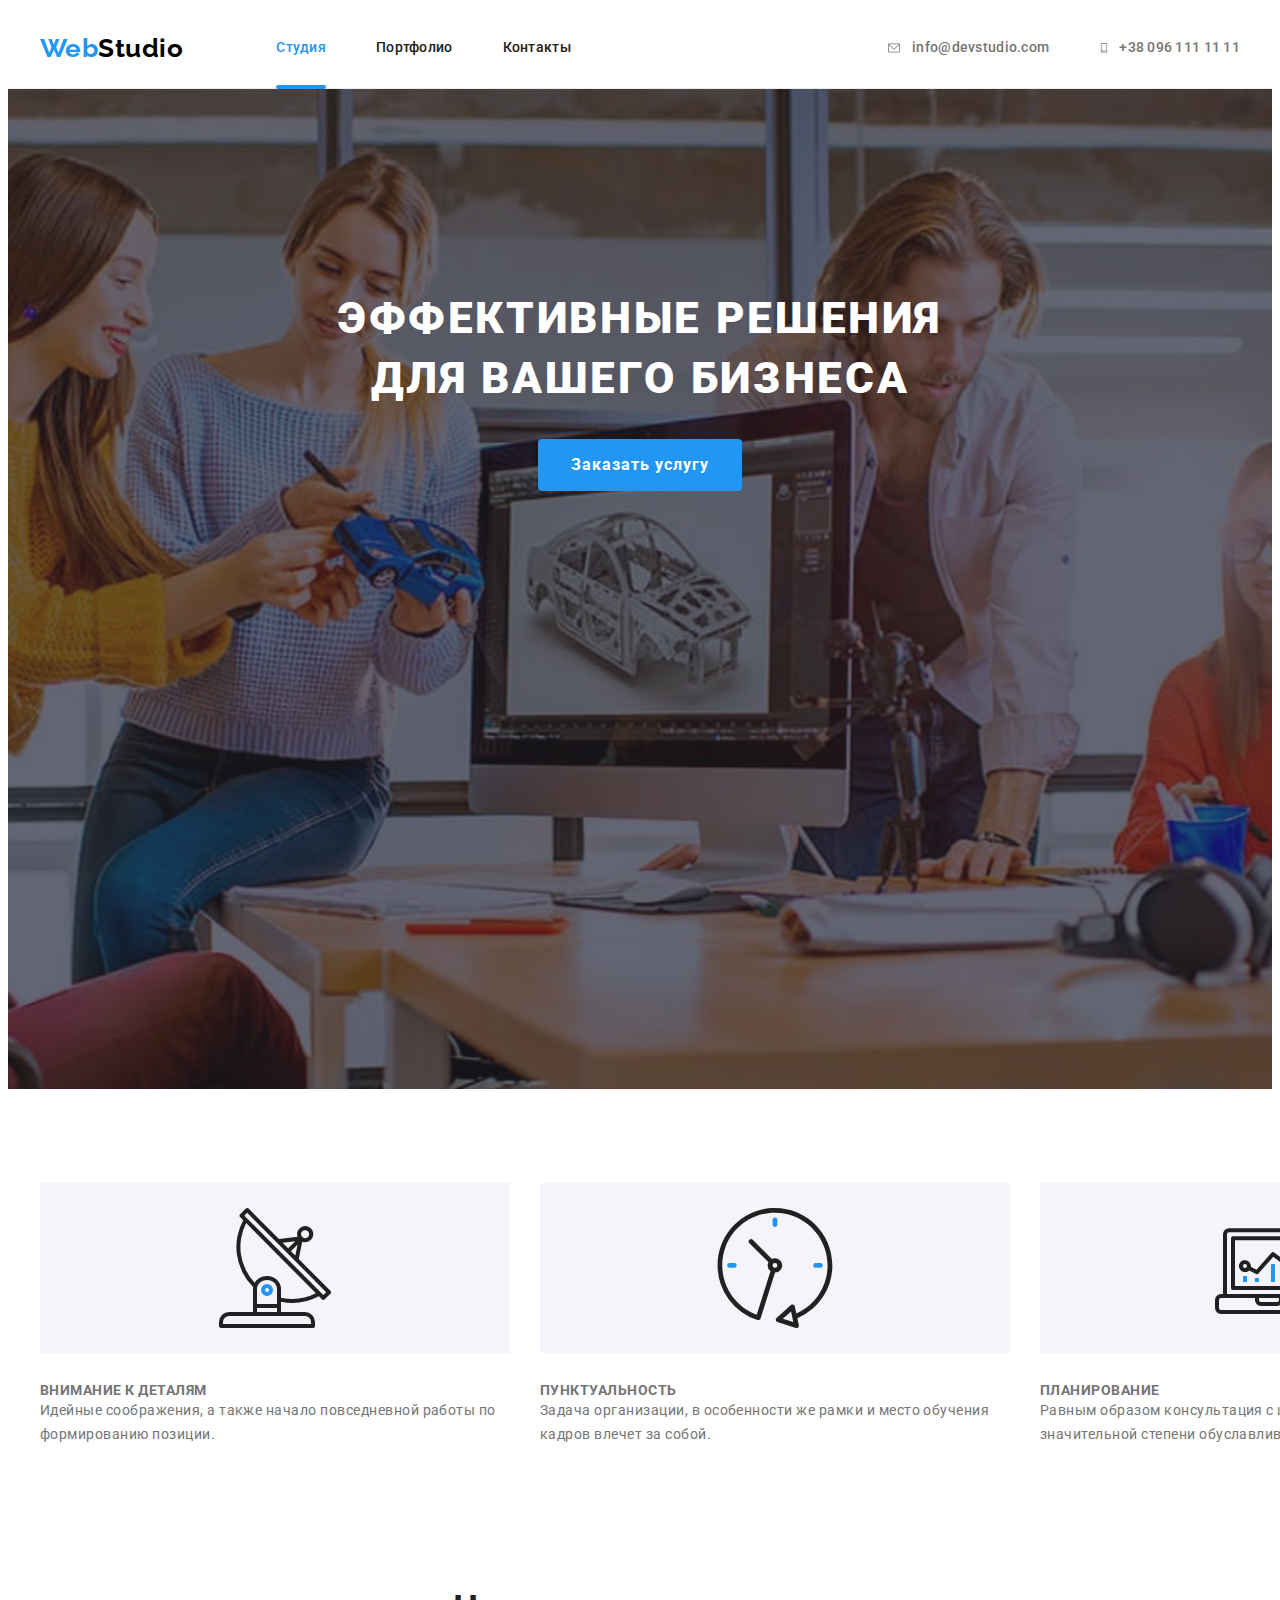
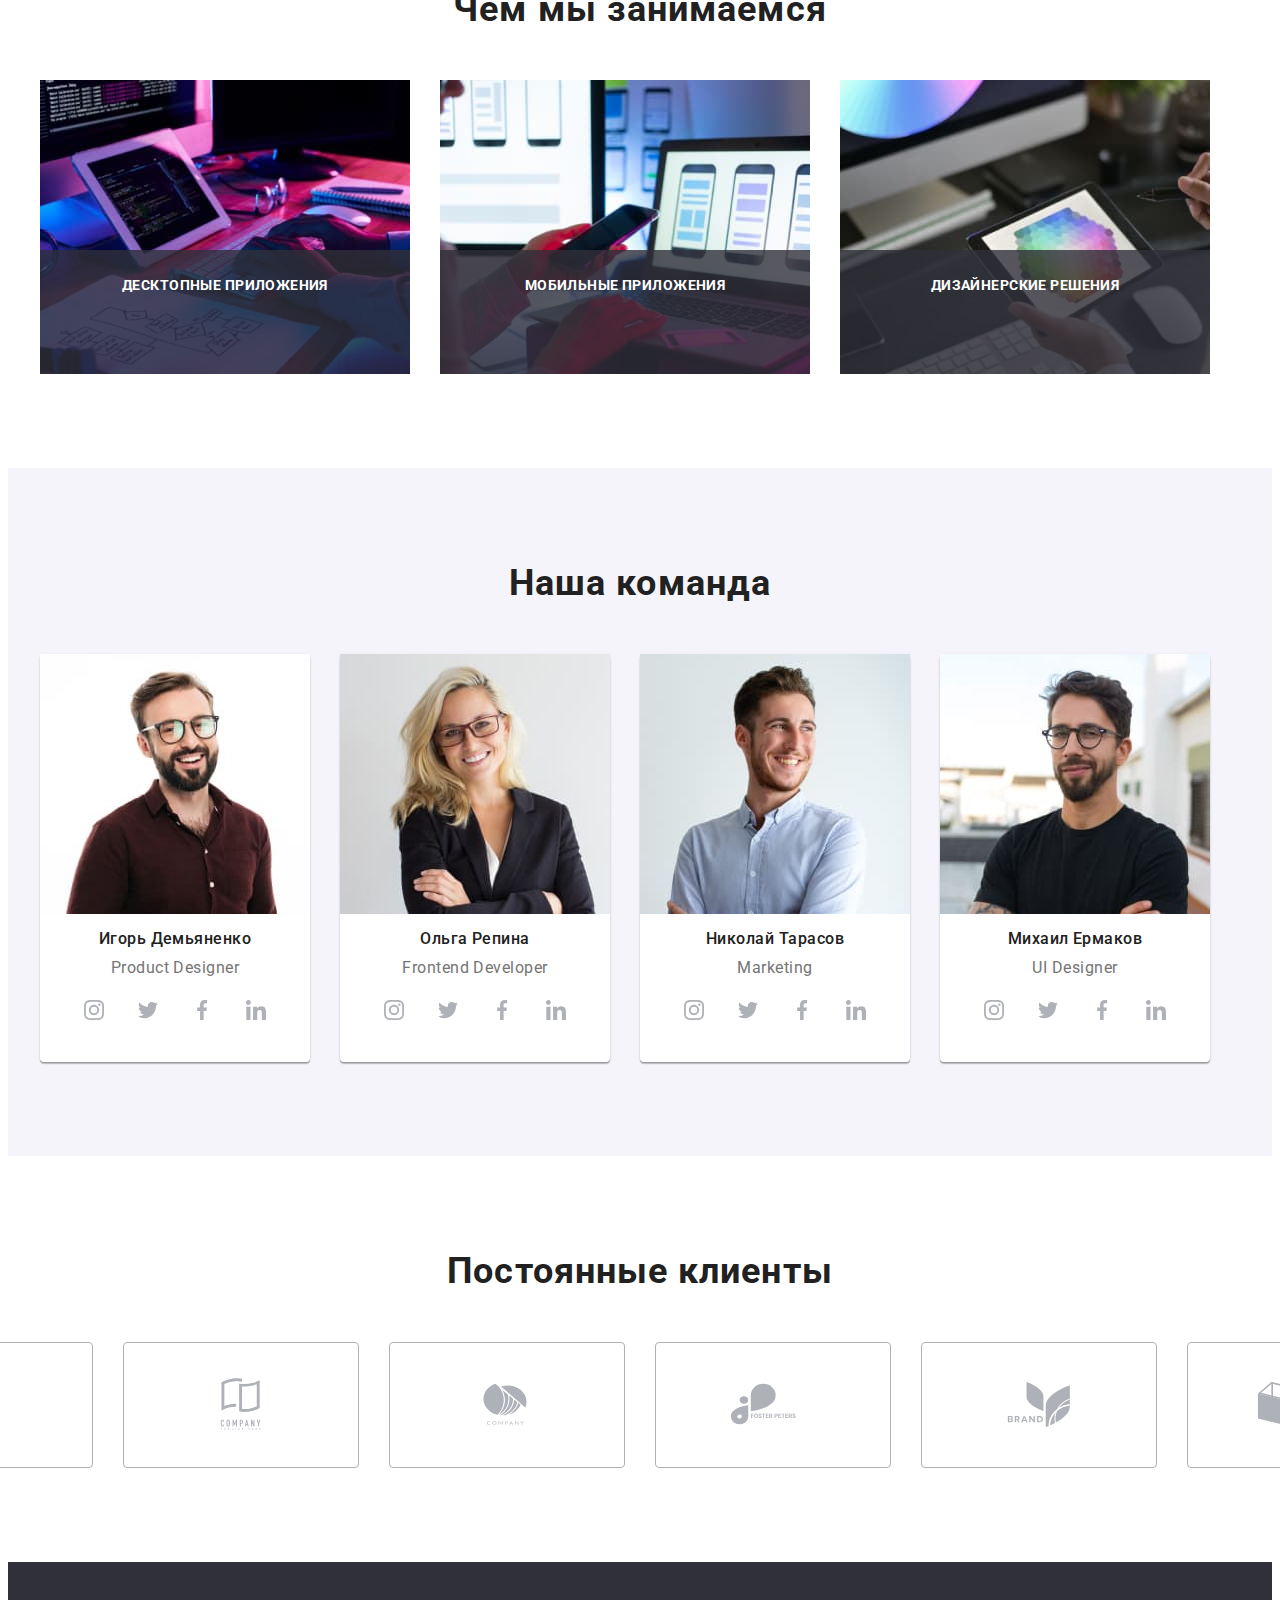
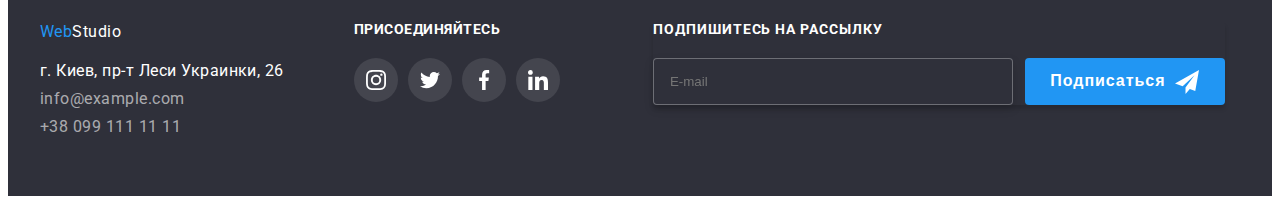
==== commit c769620a: "Закончил разметку ВЕМ" ====
--- a/index.html
+++ b/index.html
@@ -128,7 +128,7 @@
         <!-- Наша команда -->
         <section class="section team">
             <div class="container">
-                <h2 class="stitle">Наша команда</h2>
+                <h2 class="title">Наша команда</h2>
                 <ul class="team__list list">
                     <li class="team__item">
                         <img class="team__image" src="./images/team/igor.jpg" alt="Игорь Демьяненко" width="270" height="260">
@@ -286,46 +286,46 @@
         <!-- Постоянные клиенты -->
 
         <section class="section container">
-            <h2 class="clients-title">Постоянные клиенты</h2>
+            <h2 class="title">Постоянные клиенты</h2>
             <ul class="list clients-list"> 
-                <li class="clients-item">
-                    <a class="link clients-link" href="">
-                    <svg class="clients-icon" width="106" height="60">
+                <li class="clients-list__item">
+                    <a class="link clients-list__link" href="">
+                    <svg class="clients-list__icon" width="106" height="60">
                         <use href="./images/svg-images/sprite-clients.svg#icon-logo-one"></use>
                     </svg>
                     </a>
                 </li>
-                <li class="clients-item">
-                    <a class="link clients-link" href="">
-                        <svg class="clients-icon" width="106" height="60">
+                <li class="clients-list__item">
+                    <a class="link clients-list__link" href="">
+                        <svg class="clients-list__icon" width="106" height="60">
                             <use href="./images/svg-images/sprite-clients.svg#icon-logo-two"></use>
                         </svg>
                     </a>
                 </li>
-                <li class="clients-item">
-                    <a class="link clients-link" href="">
-                        <svg class="clients-icon" width="106" height="60">
+                <li class="clients-list__item">
+                    <a class="link clients-list__link" href="">
+                        <svg class="clients-list__icon" width="106" height="60">
                             <use href="./images/svg-images/sprite-clients.svg#icon-logo-three"></use>
                         </svg>
                     </a>
                 </li>
-                <li class="clients-item">
-                    <a class="link clients-link" href="">
-                        <svg class="clients-icon" width="106" height="60">
+                <li class="clients-list__item">
+                    <a class="link clients-list__link" href="">
+                        <svg class="clients-list__icon" width="106" height="60">
                             <use href="./images/svg-images/sprite-clients.svg#icon-logo-four"></use>
                         </svg>
                     </a>
                 </li>
-                <li class="clients-item">
-                    <a class="link clients-link" href="">
-                        <svg class="clients-icon" width="106" height="60">
+                <li class="clients-list__item">
+                    <a class="link clients-list__link" href="">
+                        <svg class="clients-list__icon" width="106" height="60">
                             <use href="./images/svg-images/sprite-clients.svg#icon-logo-five"></use>
                         </svg>
                     </a>
                 </li>
-                <li class="clients-item">
-                    <a class="link clients-link" href="">
-                        <svg class="clients-icon" width="106" height="60">
+                <li class="clients-list__item">
+                    <a class="link clients-list__link" href="">
+                        <svg class="clients-list__icon" width="106" height="60">
                             <use href="./images/svg-images/sprite-clients.svg#icon-logo-six"></use>
                         </svg>
                     </a>
@@ -336,68 +336,68 @@
     
     <!-- Футер -->
     <footer class="footer">
-        <div class="container footer-flex">
+        <div class="container footer-container">
             <div>
                 <ul class="footer-list list">
                     <li>
                         <a href="./index.html" class="nav__logo--footer link">Web<span class="nav__logo-two--footer">Studio</span></a>
                     </li>
                     <li>
-                        <address class="footer-address">
+                        <address class="footer-list__address">
                             г. Киев, пр-т Леси Украинки, 26
                         </address>
                     </li>
                     <li>
-                        <address class="footer-mail">
-                            <a href="mailto:info@example.com" class="footer-mail link">info@example.com</a>
+                        <address class="footer-list__mail">
+                            <a href="mailto:info@example.com" class="footer-list__link link">info@example.com</a>
                         </address>
                     </li>
                     <li>
-                        <address class="footer-tel">
-                            <a href="tel:+380991111111" class="footer-tel link">+38 099 111 11 11</a>
+                        <address class="footer-list__tel">
+                            <a href="tel:+380991111111" class="footer-list__link link">+38 099 111 11 11</a>
                         </address>
                     </li>
                 </ul>
             </div>
-            <div class="section-socials">
-                <h2 class="social-title">ПРИСОЕДИНЯЙТЕСЬ</h2>
-                <ul class="footer-social list">
-                    <li class="list footer-item">
-                        <a class="footer-link link" href="">
-                            <svg class="footer-icon" width="20" height="20">
+            <div class="footer-socials">
+                <h2 class="footer-socials__title">ПРИСОЕДИНЯЙТЕСЬ</h2>
+                <ul class="social-list list">
+                    <li class="social-list__item">
+                        <a class="social-list__link link" href="">
+                            <svg class="footer-socials__icon" width="20" height="20">
                                 <use href="./images/svg-images/symbol-defs.svg#icon-instagram"></use>
                             </svg>
                         </a>
                     </li>
-                    <li class="list footer-item">
-                        <a class="footer-link link" href="">
-                            <svg class="footer-icon" width="20" height="20">
+                    <li class="list social-list__item">
+                        <a class="social-list__link link" href="">
+                            <svg class="footer-socials__icon" width="20" height="20">
                                 <use href="./images/svg-images/symbol-defs.svg#icon-twitter"></use>
                             </svg>
                         </a>
                     </li>
-                    <li class="list footer-item">
-                        <a class="footer-link link" href="">
-                            <svg class="footer-icon" width="20" height="20">
+                    <li class="list social-list__item">
+                        <a class="social-list__link link" href="">
+                            <svg class="footer-socials__icon" width="20" height="20">
                                 <use href="./images/svg-images/symbol-defs.svg#icon-facebook"></use>
                             </svg>
                         </a>
                     </li>
-                    <li class="list footer-item">
-                        <a class="footer-link link" href="">
-                            <svg class="footer-icon" width="20" height="20">
+                    <li class="list social-list__item">
+                        <a class="social-list__link link" href="">
+                            <svg class="footer-socials__icon" width="20" height="20">
                                 <use href="./images/svg-images/symbol-defs.svg#icon-linkedin"></use>
                             </svg>
                         </a>
                     </li>
                 </ul>
             </div> 
-            <div class="subscribe-section">
-                <form class="form-subscribe">
-                    <label for="mail" class="form-title">Подпишитесь на рассылку</label>
-                    <div class="field-subscribe">
-                        <input class="input-subscribe" type="email" name="mail" id="mail" placeholder="E-mail">
-                        <button type="submit" class="form-button">Подписаться</button>                        
+            <div class="subscribe">
+                <form class="subscribe__form">
+                    <label for="mail" class="subscribe__title">Подпишитесь на рассылку</label>
+                    <div class="subscribe__field">
+                        <input class="subscribe__input" type="email" name="mail" id="mail" placeholder="E-mail">
+                        <button type="submit" class="hero__button form-button--subscribe">Подписаться</button>                        
                     </div>
                 </form>
             </div>
@@ -407,51 +407,51 @@
 
     <div class="backdrop is-hidden" data-modal>
         <div class="modal">
-            <button class="modal-close" type="button" data-modal-close>
-                <svg class="modal-close-icon" width="18" height="18">
+            <button class="modal__close" type="button" data-modal-close>
+                <svg class="modal__close-icon" width="18" height="18">
                     <use href="./images/svg-images/symbol-defs.svg#icon-close-black"></use>
                 </svg>                
             </button>
-            <form class="form-modal">
-                <h2 class="modal-title">Оставьте свои данные, мы вам перезвоним</h2>
+            <form class="form">
+                <h2 class="form__title">Оставьте свои данные, мы вам перезвоним</h2>
                 <div class="form-field">
-                    <label class="modal-label" for="name">Имя</label>
-                    <input class="modal-input" type="text" name="name" id="name" autofocus>
-                    <svg class="modal-icon" width="18" height="18">
+                    <label class="form-field__label" for="name">Имя</label>
+                    <input class="form-field__input" type="text" name="name" id="name" autofocus>
+                    <svg class="form-field__icon" width="18" height="18">
                         <use href="./images/svg-images/icons.svg#icon-person-black"></use>
                     </svg>
                 </div>
                 <div class="form-field">
-                    <label class="modal-label" for="tel">Телефон</label>
-                    <input class="modal-input" type="tel" name="tel" id="tel">
-                    <svg class="modal-icon" width="18" height="18">
+                    <label class="form-field__label" for="tel">Телефон</label>
+                    <input class="form-field__input" type="tel" name="tel" id="tel">
+                    <svg class="form-field__icon" width="18" height="18">
                         <use href="./images/svg-images/icons.svg#icon-phone-black"></use>
                     </svg>
                 </div>
                 <div class="form-field">
-                    <label class="modal-label" for="email">Почта</label>
-                    <input class="modal-input" type="email" name="mail" id="email">
-                    <svg class="modal-icon" width="18" height="18">
+                    <label class="form-field__label" for="email">Почта</label>
+                    <input class="form-field__input" type="email" name="mail" id="email">
+                    <svg class="form-field__icon" width="18" height="18">
                         <use href="./images/svg-images/icons.svg#icon-email-black"></use>
                     </svg>
                 </div>
                 <div class="form-field">
-                    <label class="modal-label">Комментарий</label>
-                    <textarea class="textarea" name="comments" rows="5" placeholder="Введите текст"></textarea>
+                    <label class="form-field__label">Комментарий</label>
+                    <textarea class="form-field__textarea" name="comments" rows="5" placeholder="Введите текст"></textarea>
                 </div>
 
                
                 <label class="label">
-                    <input class="checkbox visually-hidden" type="checkbox" name="policy" value="policy">
+                    <input class="label__checkbox visually-hidden" type="checkbox" name="policy" value="policy">
                     <span class="icon">
-                        <svg class="icon-chek" width="16" height="15">
+                        <svg class="icon__chek" width="16" height="15">
                             <use href="./images/svg-images/icons.svg#icon-icon-chek"></use>
                         </svg>                        
                     </span>                    
-                    <span class="check-text">Соглашаюсь с рассылкой и принимаю <a href="">Условия договора</a></span>                     
+                    <span class="icon__text">Соглашаюсь с рассылкой и принимаю <a href="">Условия договора</a></span>                     
                 </label>
-                <span class="subscribe-check">
-                    <button class="button-check" type="submit">Отправить</button>
+                <span class="check">
+                    <button class="check__button" type="submit">Отправить</button>
                 </span>
             </form>
         </div>
--- a/css/style.css
+++ b/css/style.css
@@ -170,13 +170,15 @@
 }
 
 .contacts__link {
+  display: flex;
+  align-items: center;
   fill: var(--primary-text-color);
+  color: var(--primary-text-color);
   transition-duration: 250ms;
   transition-timing-function: var(--cubic-bezier);
 }
 
 .contacts__icons {
-  vertical-align: middle;
   margin-right: 10px;
   transition-duration: 250ms;
   transition-timing-function: var(--cubic-bezier);
@@ -197,9 +199,6 @@
 }
 
 .contacts__link {
-  padding-top: 32px;
-  padding-bottom: 32px;
-  color: var(--primary-text-color);
 }
 
 /* -------------------------Hero---------------------- */
@@ -302,7 +301,7 @@
   padding: 40px;
 }
 
-.modal-close {
+.modal__close {
   display: flex;
   background-color: rgba(255, 255, 255, 1);
   width: 30px;
@@ -317,8 +316,8 @@
   transition: 250ms var(--cubic-bezier);
 }
 
-.modal-close:hover,
-.modal-close:focus {
+.modal__close:hover,
+.modal__close:focus {
   fill: var(--accent-color);
 }
 
@@ -331,11 +330,11 @@
   position: relative;
 }
 
-.form-field label {
+.form-field__label {
   margin-bottom: 4px;
 }
 
-.modal-title {
+.form__title {
   display: flex;
   justify-content: center;
   margin-bottom: 12px;
@@ -350,7 +349,7 @@
   color: var(--title-text-color);
 }
 
-.modal-input {
+.form-field__input {
   padding-left: 42px;
   width: 100%;
   height: 40px;
@@ -360,38 +359,35 @@
   transition: 250ms var(--cubic-bezier);
 }
 
-.modal-input:focus-within {
+.form-field__input:focus-within {
   outline: transparent;
   border-color: var(--accent-color);
 }
 
-.modal-input:focus-within + .modal-icon {
+.form-field__input:focus-within + .modal-icon {
   fill: var(--accent-color);
 }
 
-.modal-icon {
+.form-field__icon {
   position: absolute;
   top: 50%;
   left: 12px;
 }
 
-.textarea {
+.form-field__textarea {
   padding: 12px 16px;
   margin-bottom: 20px;
   transition: 250ms var(--cubic-bezier);
-}
-
-.textarea:focus-within {
+  resize: none;
+}
+
+.form-field__textarea:focus-within {
   border-color: transparent;
   outline: transparent;
   border-color: var(--accent-color);
 }
 
-.textarea {
-  resize: none;
-}
-
-.check-text {
+.icon__text {
   font-size: 14px;
   justify-content: center;
   letter-spacing: 0.03em;
@@ -417,7 +413,7 @@
   transition: 250ms var(--cubic-bezier);
 }
 
-.checkbox:checked + .icon {
+.label__checkbox:checked + .icon {
   border: transparent;
   background-origin: border-box;
   border-color: transparent;
@@ -426,13 +422,13 @@
   fill: #ffffff;
 }
 
-.subscribe-check {
+.check {
   display: flex;
   justify-content: center;
   padding-bottom: 40px;
 }
 
-.button-check {
+.check__button {
   text-align: center;
   font-family: Roboto;
   font-weight: bold;
@@ -459,16 +455,6 @@
 }
 
 /* ---------------------Philosophy---------------------------- */
-
-.philosophy-list .title {
-}
-
-.philosophy__title {
-  color: var(--title-text-color);
-
-  margin-top: 0;
-  margin-bottom: 10px;
-}
 
 .philosophy__list {
   display: flex;
@@ -674,17 +660,7 @@
 
 /* -------------------Our Clients--------------------------------- */
 
-.clients-title {
-  font-family: Roboto;
-  font-weight: 700;
-  font-size: 36px;
-  line-height: 1.17;
-  text-align: center;
-  margin-bottom: 50px;
-  color: var(--title-text-color);
-}
-
-.clients-link {
+.clients-list__link {
   width: 170px;
   height: 92px;
   display: flex;
@@ -698,18 +674,18 @@
   transition-timing-function: var(--cubic-bezier);
 }
 
-.clients-icon {
-  transition-duration: 250ms;
-  transition-timing-function: var(--cubic-bezier);
-}
-
-.clients-link:hover,
-.clients-link:focus {
+.clients-list__icon {
+  transition-duration: 250ms;
+  transition-timing-function: var(--cubic-bezier);
+}
+
+.clients-list__link:hover,
+.clients-list__link:focus {
   border: 1px solid var(--accent-color);
 }
 
-.clients-link:hover .clients-icon,
-.clients-link:focus .clients-icon {
+.clients-list__link:hover .clients-list__icon,
+.clients-list__link:focus .clients-list__icon {
   fill: var(--accent-color);
 }
 
@@ -718,7 +694,7 @@
   justify-content: center;
 }
 
-.clients-item:not(:last-child) {
+.clients-list__item:not(:last-child) {
   margin-right: 30px;
 }
 
@@ -726,44 +702,36 @@
 
 .footer {
   background-color: #2f303a;
+  padding-top: 60px;
+  padding-bottom: 60px;
 }
 
 /* ---------------------------Footr Logo---------------------------- */
 
 .nav__logo--footer {
   color: var(--accent-color);
-
-  font-family: Raleway, sans-serif;
-}
-
-.nav__logo-two--footer {
-  color: #ffffff;
-}
-
-/* ----------------------------Footer nav------------------------ */
-
-.footer {
-  padding-top: 60px;
-  padding-bottom: 60px;
-}
-
-.footer-logo {
   display: block;
   margin-bottom: 20px;
-
-  font-weight: 700;
-  font-size: 26px;
-  line-height: 1.19;
-}
-
-.footer .footer-address {
+}
+
+.nav__logo-two--footer {
+  color: #ffffff;
+}
+
+/* ----------------------------Footer nav------------------------ */
+
+.footer-container {
+  display: flex;
+}
+
+.footer-list__address {
   color: #ffffff;
   font-style: normal;
   margin-top: 0;
   margin-bottom: 9px;
 }
 
-.footer .footer-mail {
+.footer-list__mail {
   color: rgba(255, 255, 255, 0.6);
   font-style: normal;
   margin-top: 0;
@@ -772,12 +740,12 @@
   transition-timing-function: var(--cubic-bezier);
 }
 
-.footer .footer-mail:hover,
-.footer .footer-mail:focus {
+.footer-list__mail:hover,
+.footer-list__mail:focus {
   color: var(--accent-color);
 }
 
-.footer .footer-tel {
+.footer-list__tel {
   color: rgba(255, 255, 255, 0.6);
   font-style: normal;
   margin-top: 0;
@@ -786,12 +754,55 @@
   transition-timing-function: var(--cubic-bezier);
 }
 
-.footer .footer-tel:hover,
-.footer .footer-tel:focus {
+.footer-list__tel:hover,
+.footer-list__tel:focus {
   color: var(--accent-color);
 }
 
-.footer-link {
+.footer-list__link {
+  display: block;
+  width: 100%;
+  height: 100%;
+  color: rgba(255, 255, 255, 0.6);
+  transition-duration: 250ms;
+  transition-timing-function: var(--cubic-bezier);
+}
+
+.footer-list__link:hover,
+.footer-list__link:focus {
+  color: var(--accent-color);
+}
+
+.social-list__item {
+  width: 44px;
+  height: 44px;
+  margin-right: 10px;
+}
+
+.social-list__item:last-child {
+  margin-right: 0;
+}
+
+.footer-socials {
+  margin-left: 70px;
+}
+
+.footer-socials__title {
+  font-weight: bold;
+  font-size: 14px;
+  line-height: 1.14em;
+  text-transform: uppercase;
+
+  color: #ffffff;
+  margin: 0;
+  margin-bottom: 20px;
+}
+
+.social-list {
+  display: flex;
+}
+
+.social-list__link {
   width: 100%;
   height: 100%;
   display: flex;
@@ -804,43 +815,9 @@
   transition-timing-function: var(--cubic-bezier);
 }
 
-.footer-link:hover,
-.footer-link:focus {
+.social-list__link:hover,
+.social-list__link:focus {
   background-color: var(--accent-color);
-}
-
-.footer-social {
-  display: flex;
-}
-
-.footer-flex {
-  display: flex;
-}
-
-.footer-item {
-  width: 44px;
-  height: 44px;
-}
-
-.footer-item:not(:last-child) {
-  margin-right: 10px;
-}
-
-.section-socials {
-  display: inline-block;
-  margin-top: 12px;
-  margin-left: 70px;
-}
-
-.social-title {
-  font-weight: bold;
-  font-size: 14px;
-  line-height: 16px;
-  text-transform: uppercase;
-
-  color: #ffffff;
-  margin: 0;
-  margin-bottom: 20px;
 }
 
 .form-title {
@@ -855,15 +832,23 @@
   margin-bottom: 20px;
 }
 
-.subscribe-section {
-  padding-top: 12px;
+.subscribe {
   padding-left: 93px;
 }
 
-.form-button {
-  margin-left: 12px;
-
-  background-color: var(--accent-color);
+.subscribe__title {
+  display: block;
+  font-weight: bold;
+  font-size: 14px;
+  line-height: 1.14em;
+  text-transform: uppercase;
+
+  color: #ffffff;
+  margin: 0;
+  margin-bottom: 20px;
+}
+
+.subscribe__form {
   color: #ffffff;
 
   min-width: 200px;
@@ -879,12 +864,13 @@
   cursor: pointer;
 }
 
-.field-subscribe {
-  display: flex;
-}
-
-.input-subscribe {
+.subscribe__field {
+  display: flex;
+}
+
+.subscribe__input {
   width: 340px;
+  margin-right: 12px;
   filter: drop-shadow(0px 4px 4px rgba(0, 0, 0, 0.15));
   background-color: rgba(47, 48, 58, 1);
   border: 1px solid rgba(255, 255, 255, 0.3);
@@ -896,14 +882,17 @@
   transition: 250ms var(--cubic-bezier);
 }
 
-.input-subscribe:focus-within {
+.subscribe__input:focus-within {
   outline: transparent;
   border-color: var(--accent-color);
   transition-duration: 250ms;
   transition-timing-function: var(--cubic-bezier);
 }
 
-.form-button::after {
+.form-button--subscribe {
+  padding: 0;
+}
+.form-button--subscribe::after {
   content: "";
   display: inline-block;
   width: 24px;
@@ -921,12 +910,18 @@
   display: flex;
   justify-content: center;
   margin-bottom: 50px;
-}
-.list-button .item + .item {
-  margin-left: 8px;
-}
-
-.buttons {
+  margin-right: 8px;
+}
+
+.list-button__item {
+  margin-right: 8px;
+}
+
+.list-button__item:last-child {
+  margin-right: 0;
+}
+
+.list-button__buttons {
   cursor: pointer;
   background-color: #f5f4fa;
   color: var(--title-text-color);
@@ -944,8 +939,8 @@
   transition-timing-function: var(--cubic-bezier);
 }
 
-.list-button .buttons:hover,
-.list-button .buttons:focus {
+.list-button__buttons:hover,
+.list-button__buttons:focus {
   background-color: var(--accent-color);
   color: #ffffff;
   box-shadow: 0px 3px 1px rgba(0, 0, 0, 0.1), 0px 1px 2px rgba(0, 0, 0, 0.08),
@@ -954,7 +949,7 @@
 
 /* -----------------------------Images------------------------------ */
 
-.image .image-title {
+.content__title {
   color: var(--title-text-color);
 
   font-weight: 700;
@@ -963,51 +958,51 @@
   letter-spacing: 0.06em;
 }
 
-.card {
-  transition-duration: 250ms;
-  transition-timing-function: var(--cubic-bezier);
-}
-
-.card:hover,
-.card:focus {
+.image {
+  transition-duration: 250ms;
+  transition-timing-function: var(--cubic-bezier);
+}
+
+.image:hover,
+.image:focus {
   box-shadow: 0px 1px 1px rgba(0, 0, 0, 0.12), 0px 4px 4px rgba(0, 0, 0, 0.06),
     1px 4px 6px rgba(0, 0, 0, 0.16);
 }
 
-.image {
+.card {
   display: flex;
   flex-wrap: wrap;
   margin-bottom: 0;
 }
 
-.image .item {
+.card__item {
   margin-right: 30px;
   margin-bottom: 30px;
   width: calc((100% - 60px) / 3);
 }
 
-.image .item:nth-child(3n) {
+.card__item:nth-child(3n) {
   margin-right: 0;
 }
 
-.image .item:nth-last-child(-n + 3) {
+.card__item:nth-last-child(-n + 3) {
   margin-bottom: 0;
 }
 
-.image .image-text {
+.content__text {
   color: var(--primary-text-color);
 
   font-size: 16px;
   line-height: 1.87;
 }
 
-.image-content {
+.content {
   padding: 20px 24px;
   border: 1px solid#EEEEEE;
   border-top: 0;
 }
 
-.image-thumb::before {
+.image__thumb::before {
   content: "";
   background-color: rgba(33, 150, 243, 0.9);
   width: 100%;
@@ -1017,26 +1012,26 @@
   transition: transform 250ms var(--cubic-bezier);
 }
 
-.card:hover .image-thumb::before,
-.card:focus .image-thumb::before {
+.image:hover .image__thumb::before,
+.image:focus .image__thumb::before {
   transform: translateY(0);
 }
 
-.card:hover .portfolio-text,
-.card:focus .portfolio-text {
+.image:hover .image__text,
+.image:focus .image__text {
   transform: translate(-50%, -50%) translateY(0);
 }
 
-.card:hover .portfolio-text {
-  color: #ffffff;
-}
-
-.image-thumb {
+.card:hover .image__text {
+  color: #ffffff;
+}
+
+.image__thumb {
   position: relative;
   overflow: hidden;
 }
 
-.portfolio-text {
+.image__text {
   font-family: Roboto;
   font-size: 18px;
   line-height: 1.56;
